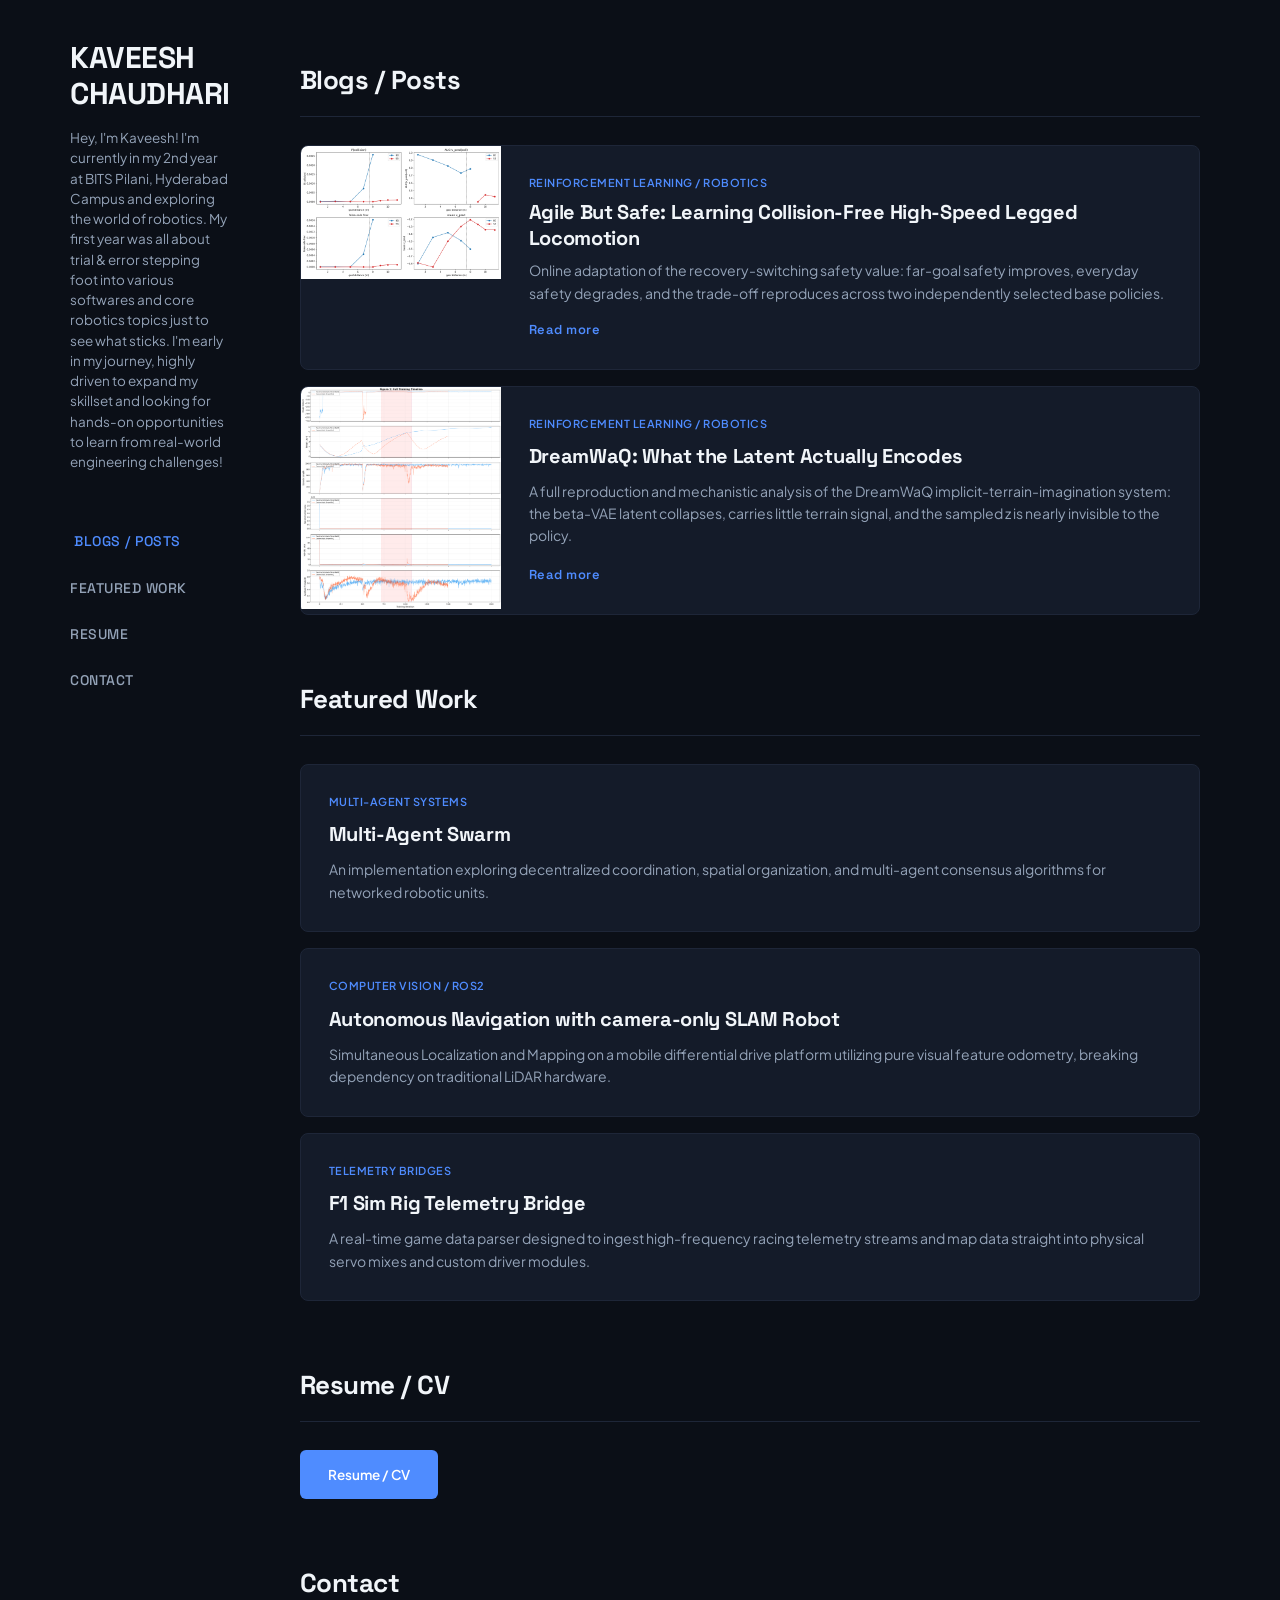
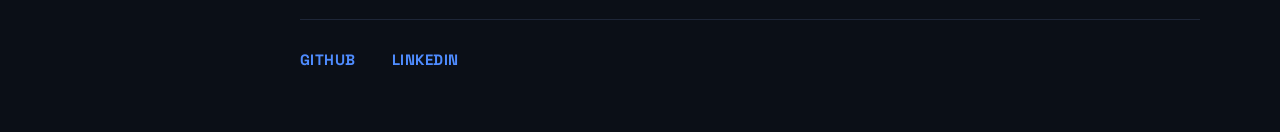
==== index.html @ 21e287d4 "Add DreamWaQ project page" ====
<!DOCTYPE html>
<html lang="en">
<head>
    <meta charset="UTF-8">
    <meta name="viewport" content="width=device-width, initial-scale=1.0">
    <title>Kaveesh | Portfolio</title>
    <link rel="preconnect" href="https://fonts.googleapis.com">
    <link rel="preconnect" href="https://fonts.gstatic.com" crossorigin>
    <link href="https://fonts.googleapis.com/css2?family=Plus+Jakarta+Sans:wght@400;500;600;700&family=Space+Grotesk:wght@500;700&display=swap" rel="stylesheet">
    <link rel="stylesheet" href="style.css">
</head>
<body>

    <div class="app-container">
        
        <aside class="app-sidebar">
            <div class="sidebar-top">
                <div class="brand-group">
                    <h1 class="logo-title">KAVEESH CHAUDHARI</h1>
                </div>
                <p class="meta-tagline">Hey, I'm Kaveesh! I'm currently in my 2nd year at BITS Pilani, Hyderabad Campus and exploring the world of robotics. My first year was all about trial & error stepping foot into various softwares and core robotics topics just to see what sticks. I'm early in my journey, highly driven to expand my skillset and looking for hands-on opportunities to learn from real-world engineering challenges!</p>
                
                <nav class="app-nav">
                    <a href="#blog" class="nav-btn active">BLOGS / POSTS</a>
                    <a href="#projects" class="nav-btn">FEATURED WORK</a>
                    <a href="#resume" class="nav-btn">RESUME</a>
                    <a href="#contact" class="nav-btn">CONTACT</a>
                </nav>
            </div>
        </aside>

        <main class="app-main-content">
            
            <section id="blog" class="content-block">
                <div class="block-header">
                    <h2 class="block-heading">Blogs / Posts</h2>
                </div>
                <div class="block-body blog-grid">
                    
                    <article class="blog-card">
                        <div class="blog-thumbnail">
                            <img src="projects/abs_strat.png" alt="ABS stratification by goal distance" loading="lazy">
                        </div>
                        <div class="blog-content">
                            <div class="blog-meta">
                                <span class="blog-tag">Reinforcement Learning / Robotics</span>
                            </div>
                            <h3 class="blog-title"><a href="projects/abs-online-adaptation.html" class="blog-title-link">Agile But Safe: Learning Collision-Free High-Speed Legged Locomotion</a></h3>
                            <p class="blog-desc">Online adaptation of the recovery-switching safety value: far-goal safety improves, everyday safety degrades, and the trade-off reproduces across two independently selected base policies.</p>
                            <a href="projects/abs-online-adaptation.html" class="blog-read-more">Read more</a>
                        </div>
                    </article>

                    <article class="blog-card">
                        <div class="blog-thumbnail">
                            <img src="projects/dreamwaq_full_timeline.png" alt="DreamWaQ training timeline showing reward, terrain level, and reconstruction loss" loading="lazy">
                        </div>
                        <div class="blog-content">
                            <div class="blog-meta">
                                <span class="blog-tag">Reinforcement Learning / Robotics</span>
                            </div>
                            <h3 class="blog-title"><a href="projects/dreamwaq.html" class="blog-title-link">DreamWaQ: What the Latent Actually Encodes</a></h3>
                            <p class="blog-desc">A full reproduction and mechanistic analysis of the DreamWaQ implicit-terrain-imagination system: the beta-VAE latent collapses, carries little terrain signal, and the sampled z is nearly invisible to the policy.</p>
                            <a href="projects/dreamwaq.html" class="blog-read-more">Read more</a>
                        </div>
                    </article>

                </div>
            </section>

            <section id="projects" class="content-block">
                <div class="block-header">
                    <h2 class="block-heading">Featured Work</h2>
                </div>
                <div class="block-body project-grid">
                    
                    <div class="project-card">
                        <div class="card-meta">
                            <span class="card-tag">Multi-Agent Systems</span>
                        </div>
                        <h3 class="card-title"><a href="projects/swarm.html" class="project-title-link">Multi-Agent Swarm</a></h3>
                        <p class="card-desc">An implementation exploring decentralized coordination, spatial organization, and multi-agent consensus algorithms for networked robotic units.</p>
                    </div>

                    <div class="project-card">
                        <div class="card-meta">
                            <span class="card-tag">Computer Vision / ROS2</span>
                        </div>
                        <h3 class="card-title"><a href="projects/slam.html" class="project-title-link">Autonomous Navigation with camera-only SLAM Robot</a></h3>
                        <p class="card-desc">Simultaneous Localization and Mapping on a mobile differential drive platform utilizing pure visual feature odometry, breaking dependency on traditional LiDAR hardware.</p>
                    </div>

                    <div class="project-card">
                        <div class="card-meta">
                            <span class="card-tag">Telemetry Bridges</span>
                        </div>
                        <h3 class="card-title"><a href="projects/simbridge.html" class="project-title-link">F1 Sim Rig Telemetry Bridge</a></h3>
                        <p class="card-desc">A real-time game data parser designed to ingest high-frequency racing telemetry streams and map data straight into physical servo mixes and custom driver modules.</p>
                    </div>

                </div>
            </section>

            <section id="resume" class="content-block">
                <div class="block-header">
                    <h2 class="block-heading">Resume / CV</h2>
                </div>
                <div class="block-body">
                    <div class="resume-wrapper">
                        <div class="download-container">
                            <a href="https://drive.google.com/file/d/1-Jbgfu2W8rb1xCc7otiqvSG4DIC8_nvR/view?usp=sharing" target="_blank" class="utility-download-btn">Resume / CV</a>
                        </div>
                    </div>
                </div>
            </section>

            <section id="contact" class="content-block">
                <div class="block-header">
                    <h2 class="block-heading">Contact</h2>
                </div>
                <div class="block-body">
                    <div class="contact-inline-row">
                        <a href="https://github.com/1sznkaveesh" target="_blank" class="contact-link">GITHUB</a>
                        <a href="https://www.linkedin.com/in/kaveesh-chaudhari-2136822a4/" target="_blank" class="contact-link">LINKEDIN</a>
                    </div>
                </div>
            </section>

        </main>
        
    </div>

    <script src="script.js"></script>
</body>
</html>
---- style.css ----
/* Premium TextZip Colorway & Fluid Typography Definitions */
:root {
    --bg-main: #0b0f17;
    --bg-sidebar: #0f141f;
    --bg-card: #141b29;
    --border-line: #1e2638;
    --text-primary: #f1f5f9;
    --text-muted: #94a3b8;
    --accent: #4f8cff;
    --font-heading: 'Space Grotesk', sans-serif;
    --font-body: 'Plus Jakarta Sans', sans-serif;
}

* {
    margin: 0;
    padding: 0;
    box-sizing: border-box;
}

html {
    scroll-behavior: smooth;
    background-color: var(--bg-main);
}

body {
    background-color: var(--bg-main);
    color: var(--text-primary);
    font-family: var(--font-body);
    font-size: 14px;
    line-height: 1.6;
    -webkit-font-smoothing: antialiased;
}

/* 2-Column Scaffold Structure */
.app-container {
    display: flex;
    max-width: 1200px;
    margin: 0 auto;
    min-height: 100vh;
}

/* Sidebar Styling Layout */
.app-sidebar {
    width: 300px;
    position: sticky;
    top: 0;
    height: 100vh;
    padding: 40px 30px;
    display: flex;
    flex-direction: column;
    justify-content: space-between;
}

/* Made your name significantly bigger and punchier */
.logo-title {
    font-family: var(--font-heading);
    font-size: 30px;
    font-weight: 700;
    letter-spacing: -.5px;
    color: var(--text-primary);
    line-height: 1.2;
}

.meta-tagline {
    color: var(--text-muted);
    margin-top: 16px;
    font-size: 13.5px;
    line-height: 1.5;
}

.app-nav {
    margin-top: 54px;
    display: flex;
    flex-direction: column;
    gap: 16px;
}

.nav-btn {
    color: var(--text-muted);
    text-decoration: none;
    font-family: var(--font-heading);
    font-size: 14px;
    font-weight: 500;
    letter-spacing: 0.5px;
    transition: all 0.25s ease;
    padding: 4px 0;
    width: fit-content;
}

.nav-btn:hover, .nav-btn.active {
    color: var(--accent);
    transform: translateX(4px);
}

/* Right Content Column Layout */
.app-main-content {
    flex-grow: 1;
    padding: 60px 40px;
    display: flex;
    flex-direction: column;
    gap: 64px;
}

.content-block {
    scroll-margin-top: 60px;
}

.block-header {
    margin-bottom: 28px;
    border-bottom: 1px solid var(--border-line);
    padding-bottom: 14px;
}

/* Increased major section title sizing */
.block-heading {
    font-family: var(--font-heading);
    font-size: 26px;
    font-weight: 700;
    letter-spacing: -0.5px;
    color: var(--text-primary);
}

/* Smooth Minimal Box States */
.empty-state-card {
    background-color: var(--bg-card);
    border: 1px solid var(--border-line);
    border-radius: 8px;
    padding: 24px;
}

.empty-msg {
    color: var(--text-muted);
    font-size: 14px;
}

/* Cards System Architecture */
.project-grid {
    display: flex;
    flex-direction: column;
    gap: 16px;
}

.project-card {
    background-color: var(--bg-card);
    border: 1px solid var(--border-line);
    border-radius: 8px;
    padding: 28px;
    transition: all 0.25s cubic-bezier(0.4, 0, 0.2, 1);
}

.project-card:hover {
    border-color: var(--accent);
    transform: translateY(-2px);
    box-shadow: 0 8px 24px rgba(79, 140, 255, 0.05);
}

.card-meta {
    font-size: 11px;
    margin-bottom: 8px;
    font-weight: 600;
    text-transform: uppercase;
    letter-spacing: 0.5px;
}

.card-tag {
    color: var(--accent);
}

/* Increased work project title sizing */
.card-title {
    font-family: var(--font-heading);
    font-size: 20px;
    font-weight: 700;
    margin-bottom: 8px;
    color: var(--text-primary);
    letter-spacing: -0.3px;
}

/* Project Heading Anchor Rules */
.project-title-link {
    color: var(--text-primary);
    text-decoration: none;
    transition: color 0.2s ease;
}

.project-card:hover .project-title-link,
.project-title-link:hover {
    color: var(--accent);
}

.card-desc {
    color: var(--text-muted);
    font-size: 14px;
    line-height: 1.6;
}

/* Resume Button Setup */
.utility-download-btn {
    display: inline-block;
    color: #fff;
    background-color: var(--accent);
    text-decoration: none;
    font-size: 13.5px;
    font-weight: 600;
    padding: 14px 28px;
    border-radius: 6px;
    transition: background-color 0.2s ease, transform 0.2s ease;
}

.utility-download-btn:hover {
    background-color: #3b71d6;
    transform: translateY(-1px);
}

/* Side-by-Side Horizontal Contact Layout */
.contact-inline-row {
    display: flex;
    gap: 36px;
}

.contact-link {
    font-family: var(--font-heading);
    font-weight: 700;
    font-size: 15px;
    color: var(--accent);
    text-decoration: none;
    letter-spacing: 0.5px;
    transition: color 0.2s ease;
}

.contact-link:hover {
    color: var(--text-primary);
}

/* Blog Grid & Cards */
.blog-grid {
    display: flex;
    flex-direction: column;
    gap: 16px;
}

.blog-card {
    background-color: var(--bg-card);
    border: 1px solid var(--border-line);
    border-radius: 8px;
    overflow: hidden;
    transition: all 0.25s cubic-bezier(0.4, 0, 0.2, 1);
    display: flex;
    flex-direction: row;
    gap: 0;
}

.blog-card:hover {
    border-color: var(--accent);
    transform: translateY(-2px);
    box-shadow: 0 8px 24px rgba(79, 140, 255, 0.05);
}

.blog-thumbnail {
    width: 200px;
    min-width: 200px;
    height: 100%;
    min-height: 180px;
    overflow: hidden;
    flex-shrink: 0;
}

.blog-thumbnail img {
    width: 100%;
    height: 100%;
    object-fit: cover;
    transition: transform 0.3s ease;
}

.blog-card:hover .blog-thumbnail img {
    transform: scale(1.03);
}

.blog-content {
    flex: 1;
    padding: 28px;
    display: flex;
    flex-direction: column;
    justify-content: space-between;
    min-width: 0;
}

.blog-meta {
    font-size: 11px;
    margin-bottom: 8px;
    font-weight: 600;
    text-transform: uppercase;
    letter-spacing: 0.5px;
}

.blog-tag {
    color: var(--accent);
}

.blog-title {
    font-family: var(--font-heading);
    font-size: 20px;
    font-weight: 700;
    margin-bottom: 8px;
    color: var(--text-primary);
    letter-spacing: -0.3px;
    line-height: 1.3;
}

.blog-title-link {
    color: var(--text-primary);
    text-decoration: none;
    transition: color 0.2s ease;
}

.blog-card:hover .blog-title-link,
.blog-title-link:hover {
    color: var(--accent);
}

.blog-desc {
    color: var(--text-muted);
    font-size: 14px;
    line-height: 1.6;
    margin-bottom: 16px;
}

.blog-read-more {
    font-family: var(--font-heading);
    font-size: 13px;
    font-weight: 600;
    color: var(--accent);
    text-decoration: none;
    letter-spacing: 0.5px;
    transition: color 0.2s ease;
    align-self: flex-start;
}

.blog-read-more:hover {
    color: var(--text-primary);
}

/* Mobile responsiveness for blog card */
@media (max-width: 850px) {
    .blog-card {
        flex-direction: column;
    }
    .blog-thumbnail {
        width: 100%;
        min-width: 0;
        height: 160px;
        min-height: 160px;
    }
    .blog-content {
        padding: 24px;
    }
}
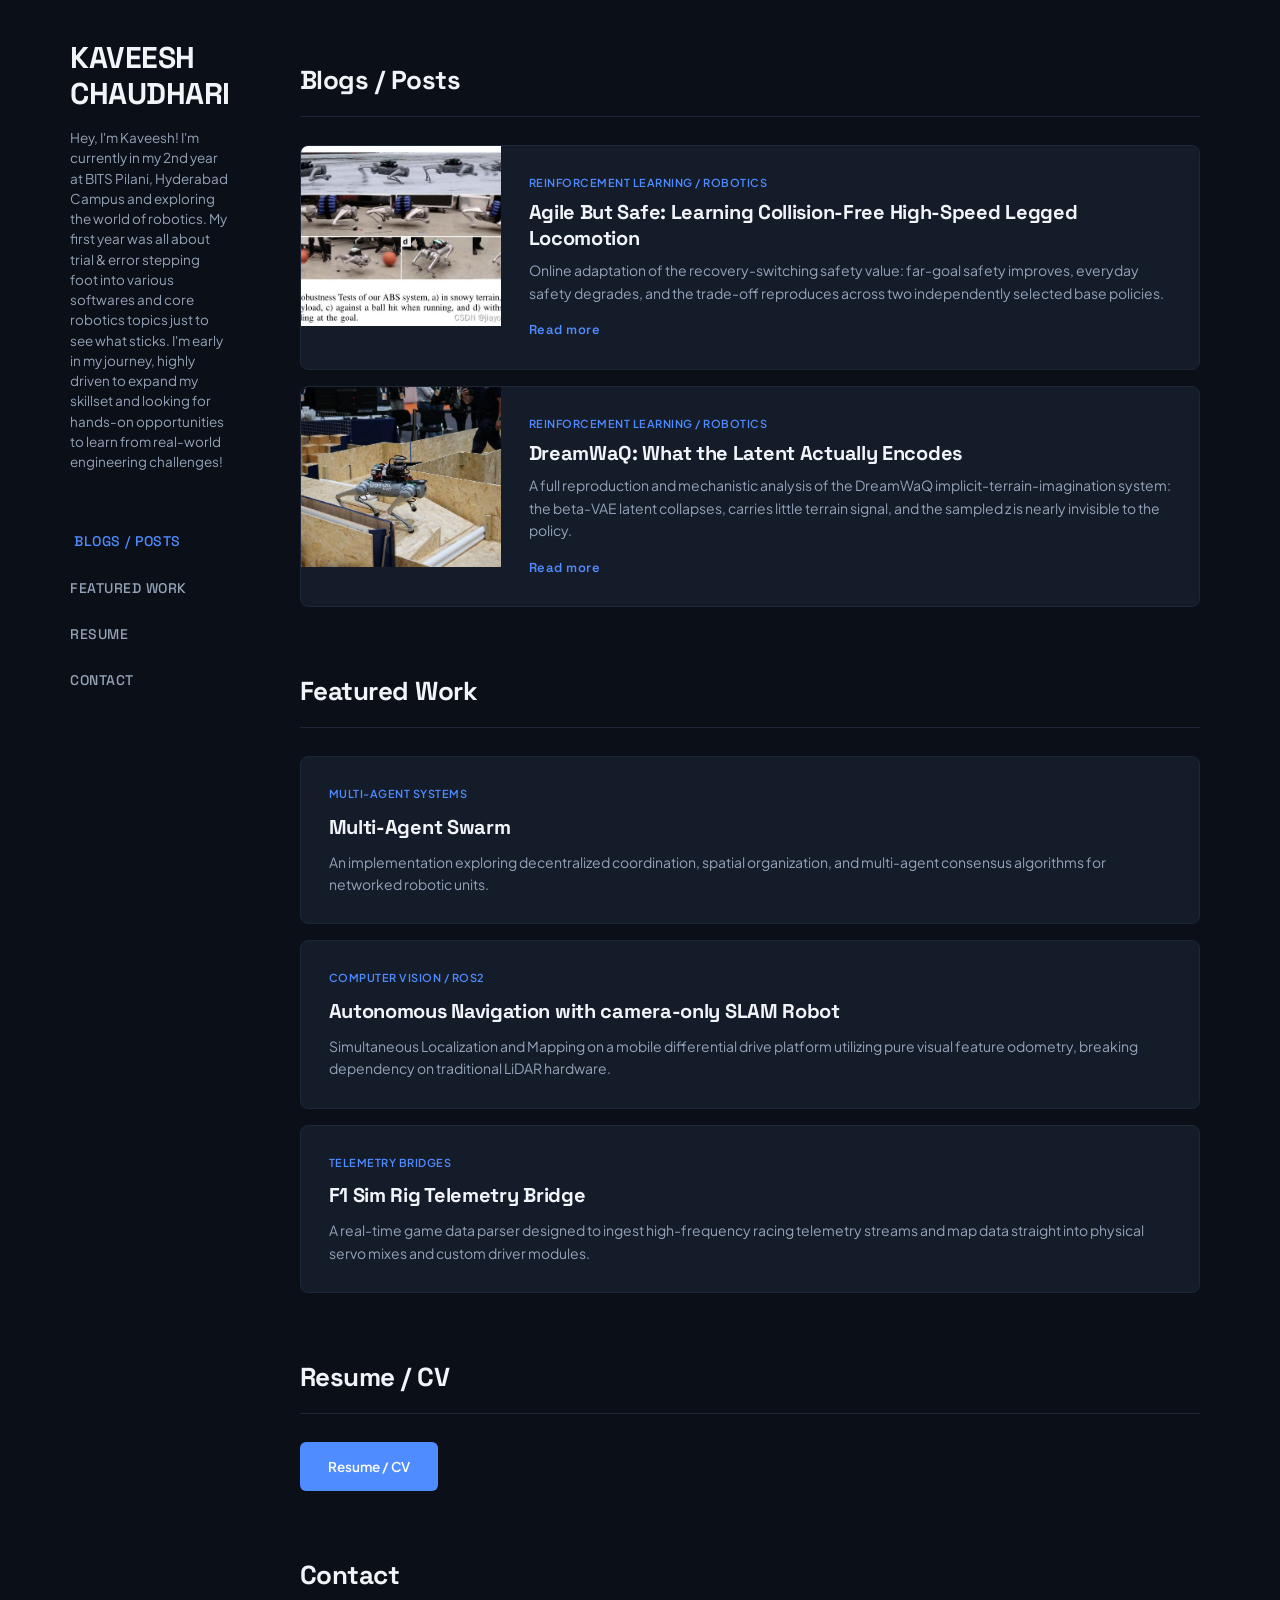
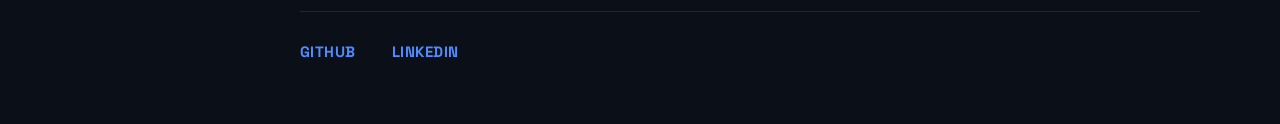
==== commit 10ba305f: "Use cover thumbnails for ABS and DreamWaQ blog cards" ====
--- a/index.html
+++ b/index.html
@@ -39,7 +39,7 @@
                     
                     <article class="blog-card">
                         <div class="blog-thumbnail">
-                            <img src="projects/abs_strat.png" alt="ABS stratification by goal distance" loading="lazy">
+                            <img src="projects/abs.jpg" alt="Agile But Safe project cover" loading="lazy">
                         </div>
                         <div class="blog-content">
                             <div class="blog-meta">
@@ -53,7 +53,7 @@
 
                     <article class="blog-card">
                         <div class="blog-thumbnail">
-                            <img src="projects/dreamwaq_full_timeline.png" alt="DreamWaQ training timeline showing reward, terrain level, and reconstruction loss" loading="lazy">
+                            <img src="projects/dreamwaq.jpg" alt="DreamWaQ project cover" loading="lazy">
                         </div>
                         <div class="blog-content">
                             <div class="blog-meta">
--- a/style.css
+++ b/style.css
@@ -263,9 +263,12 @@
     min-height: 180px;
     overflow: hidden;
     flex-shrink: 0;
+    position: relative;
 }
 
 .blog-thumbnail img {
+    position: absolute;
+    inset: 0;
     width: 100%;
     height: 100%;
     object-fit: cover;
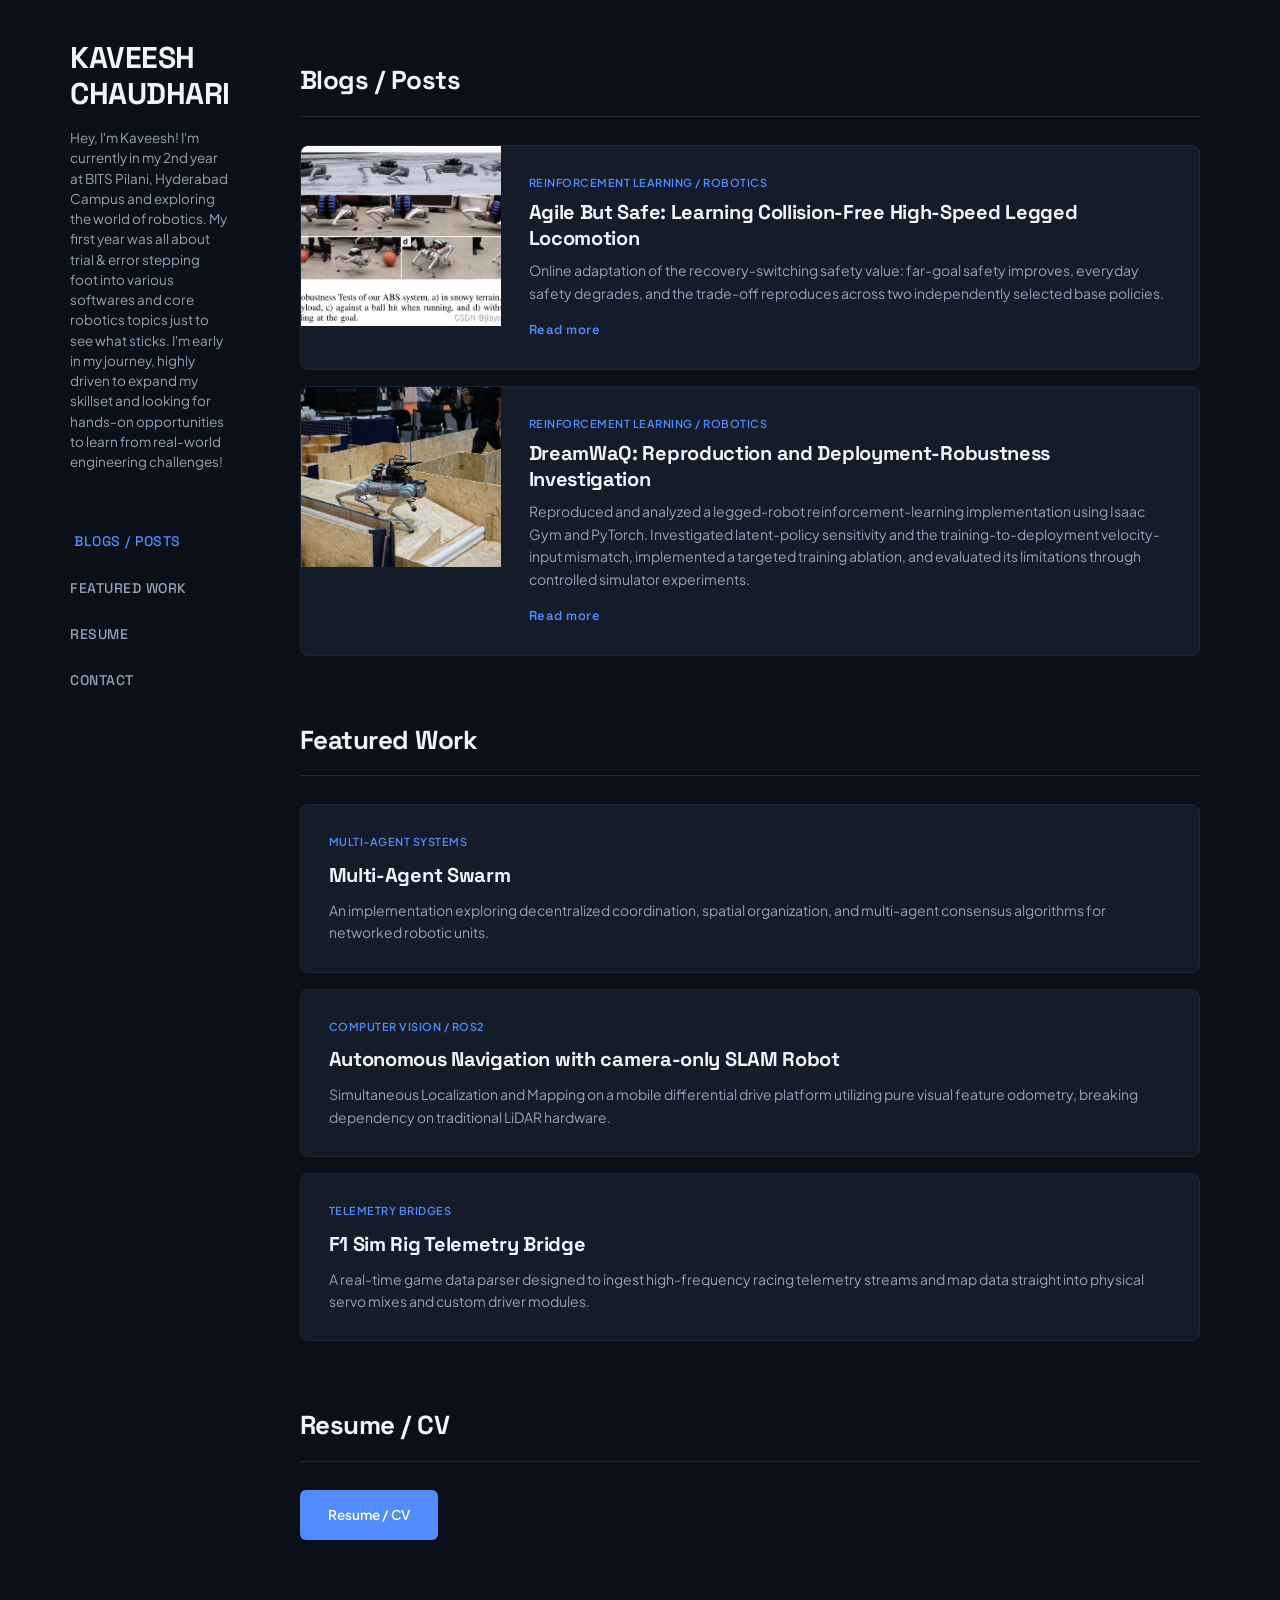
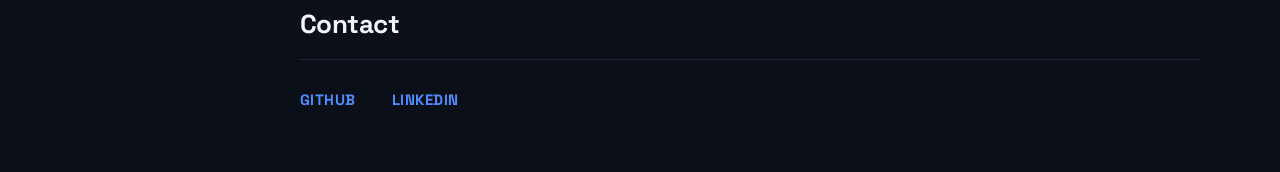
==== commit 2ab51c14: "Update DreamWaQ page with deployment-robustness findings Add the final closed-loop comparison, the r" ====
--- a/index.html
+++ b/index.html
@@ -59,8 +59,8 @@
                             <div class="blog-meta">
                                 <span class="blog-tag">Reinforcement Learning / Robotics</span>
                             </div>
-                            <h3 class="blog-title"><a href="projects/dreamwaq.html" class="blog-title-link">DreamWaQ: What the Latent Actually Encodes</a></h3>
-                            <p class="blog-desc">A full reproduction and mechanistic analysis of the DreamWaQ implicit-terrain-imagination system: the beta-VAE latent collapses, carries little terrain signal, and the sampled z is nearly invisible to the policy.</p>
+                            <h3 class="blog-title"><a href="projects/dreamwaq.html" class="blog-title-link">DreamWaQ: Reproduction and Deployment-Robustness Investigation</a></h3>
+                            <p class="blog-desc">Reproduced and analyzed a legged-robot reinforcement-learning implementation using Isaac Gym and PyTorch. Investigated latent-policy sensitivity and the training-to-deployment velocity-input mismatch, implemented a targeted training ablation, and evaluated its limitations through controlled simulator experiments.</p>
                             <a href="projects/dreamwaq.html" class="blog-read-more">Read more</a>
                         </div>
                     </article>
@@ -108,7 +108,7 @@
                 <div class="block-body">
                     <div class="resume-wrapper">
                         <div class="download-container">
-                            <a href="https://drive.google.com/file/d/1-Jbgfu2W8rb1xCc7otiqvSG4DIC8_nvR/view?usp=sharing" target="_blank" class="utility-download-btn">Resume / CV</a>
+                            <a href="https://drive.google.com/file/d/1AUieMIezUhRojSnfZZ9DG1ku7m9eyF67/view?usp=sharing" target="_blank" class="utility-download-btn">Resume / CV</a>
                         </div>
                     </div>
                 </div>
@@ -132,4 +132,4 @@
 
     <script src="script.js"></script>
 </body>
-</html>+</html>
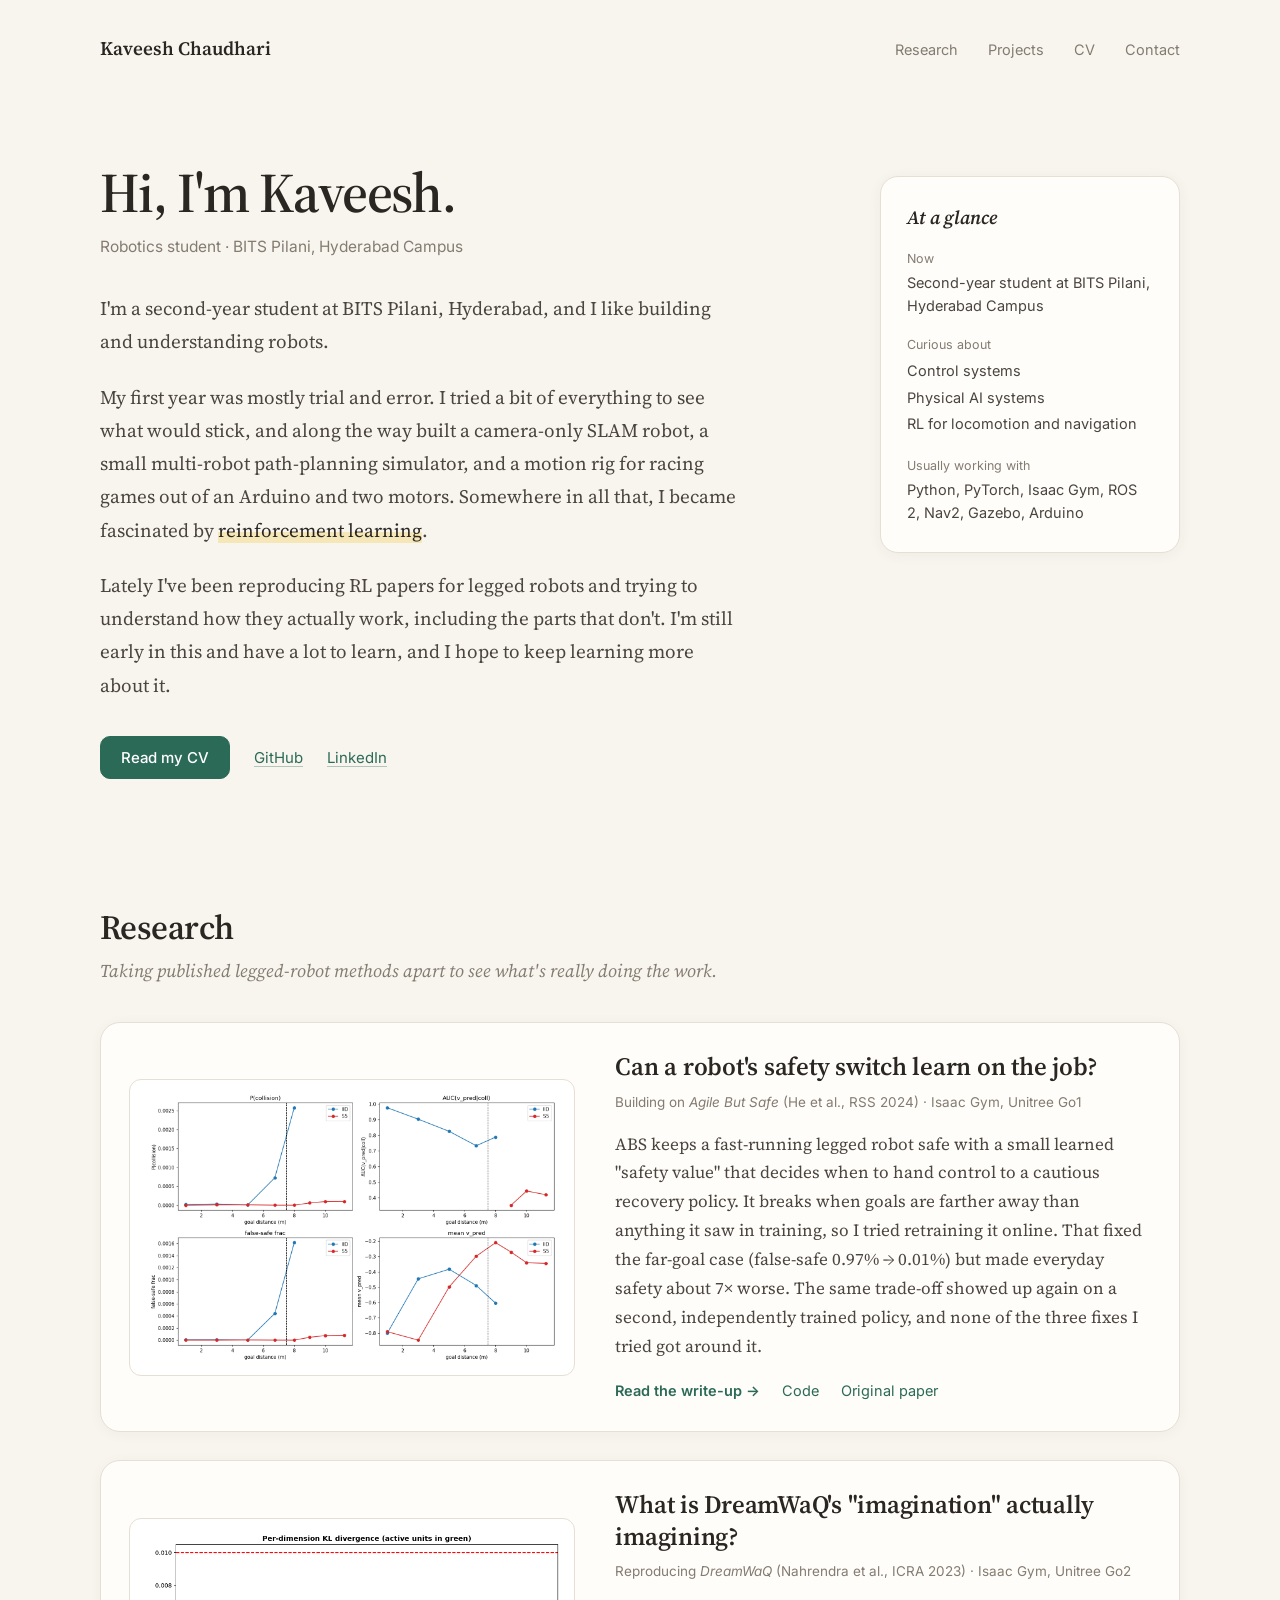
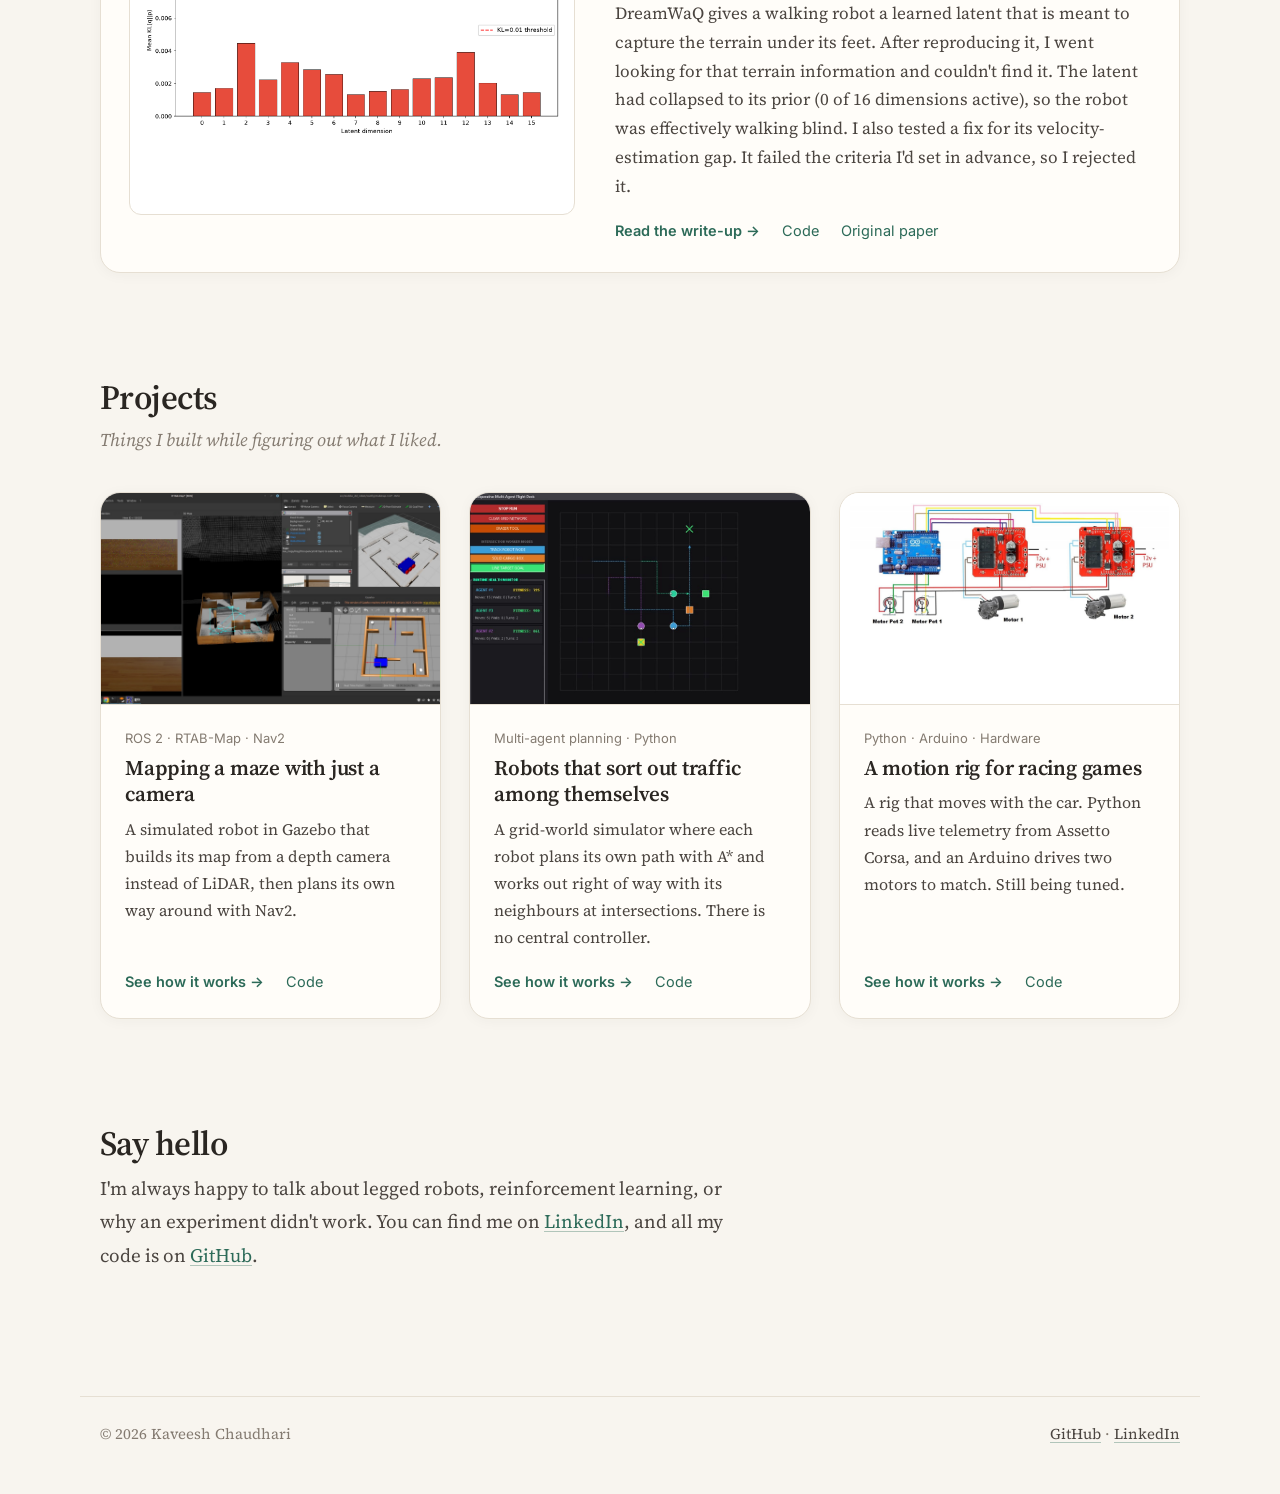
==== commit ab234307: "Redesign site: warmer layout, rewritten intro, reorganized assets - New shared stylesheet with light" ====
--- a/index.html
+++ b/index.html
@@ -3,133 +3,230 @@
 <head>
     <meta charset="UTF-8">
     <meta name="viewport" content="width=device-width, initial-scale=1.0">
-    <title>Kaveesh | Portfolio</title>
+    <title>Kaveesh Chaudhari</title>
+    <meta name="description" content="Kaveesh Chaudhari, a robotics student at BITS Pilani, Hyderabad, who reproduces and pokes at reinforcement-learning methods for legged robots.">
+    <meta name="author" content="Kaveesh Chaudhari">
+    <meta property="og:title" content="Kaveesh Chaudhari">
+    <meta property="og:description" content="Robotics student at BITS Pilani, Hyderabad, working on robot learning for legged robots.">
+    <meta property="og:type" content="website">
+    <link rel="icon" href="data:image/svg+xml,%3Csvg xmlns='http://www.w3.org/2000/svg' viewBox='0 0 64 64'%3E%3Crect width='64' height='64' rx='14' fill='%232c6a58'/%3E%3Ctext x='32' y='42' font-family='Georgia,serif' font-size='28' font-weight='600' fill='white' text-anchor='middle'%3EK%3C/text%3E%3C/svg%3E">
     <link rel="preconnect" href="https://fonts.googleapis.com">
     <link rel="preconnect" href="https://fonts.gstatic.com" crossorigin>
-    <link href="https://fonts.googleapis.com/css2?family=Plus+Jakarta+Sans:wght@400;500;600;700&family=Space+Grotesk:wght@500;700&display=swap" rel="stylesheet">
+    <link href="https://fonts.googleapis.com/css2?family=Inter:wght@400;500;600&family=JetBrains+Mono&family=Source+Serif+4:ital,opsz,wght@0,8..60,400;0,8..60,600;1,8..60,400;1,8..60,600&display=swap" rel="stylesheet">
     <link rel="stylesheet" href="style.css">
 </head>
 <body>
 
-    <div class="app-container">
-        
-        <aside class="app-sidebar">
-            <div class="sidebar-top">
-                <div class="brand-group">
-                    <h1 class="logo-title">KAVEESH CHAUDHARI</h1>
+    <header class="site-header">
+        <div class="container">
+            <a href="index.html" class="site-name">Kaveesh Chaudhari</a>
+            <nav class="site-nav" aria-label="Primary">
+                <a href="#research">Research</a>
+                <a href="#projects">Projects</a>
+                <a href="https://drive.google.com/file/d/1AUieMIezUhRojSnfZZ9DG1ku7m9eyF67/view?usp=sharing" target="_blank" rel="noopener">CV</a>
+                <a href="#contact">Contact</a>
+            </nav>
+        </div>
+    </header>
+
+    <main class="container wide">
+
+        <section class="intro" aria-labelledby="hello">
+            <div class="intro-text">
+                <div class="intro-top">
+                    <!-- Add a photo of yourself here; it makes the page feel much more personal:
+                    <img class="avatar" src="assets/img/me.jpg" alt="Kaveesh Chaudhari">
+                    -->
+                    <div>
+                        <h1 id="hello">Hi, I'm Kaveesh.</h1>
+                        <p class="role">Robotics student · BITS Pilani, Hyderabad Campus</p>
+                    </div>
                 </div>
-                <p class="meta-tagline">Hey, I'm Kaveesh! I'm currently in my 2nd year at BITS Pilani, Hyderabad Campus and exploring the world of robotics. My first year was all about trial & error stepping foot into various softwares and core robotics topics just to see what sticks. I'm early in my journey, highly driven to expand my skillset and looking for hands-on opportunities to learn from real-world engineering challenges!</p>
-                
-                <nav class="app-nav">
-                    <a href="#blog" class="nav-btn active">BLOGS / POSTS</a>
-                    <a href="#projects" class="nav-btn">FEATURED WORK</a>
-                    <a href="#resume" class="nav-btn">RESUME</a>
-                    <a href="#contact" class="nav-btn">CONTACT</a>
-                </nav>
-            </div>
-        </aside>
-
-        <main class="app-main-content">
-            
-            <section id="blog" class="content-block">
-                <div class="block-header">
-                    <h2 class="block-heading">Blogs / Posts</h2>
+
+                <p>
+                    I'm a second-year student at BITS Pilani, Hyderabad, and I like building and understanding robots.
+                </p>
+                <p>
+                    My first year was mostly trial and error. I tried a bit of everything to see what would stick,
+                    and along the way built a camera-only SLAM robot, a small multi-robot path-planning simulator,
+                    and a motion rig for racing games out of an Arduino and two motors. Somewhere in all that, I became
+                    fascinated by <span class="hl">reinforcement learning</span>.
+                </p>
+                <p>
+                    Lately I've been reproducing RL papers for legged robots and trying to understand how they actually
+                    work, including the parts that don't. I'm still early in this and have a lot to learn, and I hope to
+                    keep learning more about it.
+                </p>
+
+                <div class="link-row">
+                    <a class="btn btn-primary" href="https://drive.google.com/file/d/1AUieMIezUhRojSnfZZ9DG1ku7m9eyF67/view?usp=sharing" target="_blank" rel="noopener">Read my CV</a>
+                    <a href="https://github.com/1sznkaveesh" target="_blank" rel="noopener">GitHub</a>
+                    <a href="https://www.linkedin.com/in/kaveesh-chaudhari-2136822a4/" target="_blank" rel="noopener">LinkedIn</a>
                 </div>
-                <div class="block-body blog-grid">
-                    
-                    <article class="blog-card">
-                        <div class="blog-thumbnail">
-                            <img src="projects/abs.jpg" alt="Agile But Safe project cover" loading="lazy">
-                        </div>
-                        <div class="blog-content">
-                            <div class="blog-meta">
-                                <span class="blog-tag">Reinforcement Learning / Robotics</span>
-                            </div>
-                            <h3 class="blog-title"><a href="projects/abs-online-adaptation.html" class="blog-title-link">Agile But Safe: Learning Collision-Free High-Speed Legged Locomotion</a></h3>
-                            <p class="blog-desc">Online adaptation of the recovery-switching safety value: far-goal safety improves, everyday safety degrades, and the trade-off reproduces across two independently selected base policies.</p>
-                            <a href="projects/abs-online-adaptation.html" class="blog-read-more">Read more</a>
-                        </div>
-                    </article>
-
-                    <article class="blog-card">
-                        <div class="blog-thumbnail">
-                            <img src="projects/dreamwaq.jpg" alt="DreamWaQ project cover" loading="lazy">
-                        </div>
-                        <div class="blog-content">
-                            <div class="blog-meta">
-                                <span class="blog-tag">Reinforcement Learning / Robotics</span>
-                            </div>
-                            <h3 class="blog-title"><a href="projects/dreamwaq.html" class="blog-title-link">DreamWaQ: Reproduction and Deployment-Robustness Investigation</a></h3>
-                            <p class="blog-desc">Reproduced and analyzed a legged-robot reinforcement-learning implementation using Isaac Gym and PyTorch. Investigated latent-policy sensitivity and the training-to-deployment velocity-input mismatch, implemented a targeted training ablation, and evaluated its limitations through controlled simulator experiments.</p>
-                            <a href="projects/dreamwaq.html" class="blog-read-more">Read more</a>
-                        </div>
-                    </article>
-
-                </div>
-            </section>
-
-            <section id="projects" class="content-block">
-                <div class="block-header">
-                    <h2 class="block-heading">Featured Work</h2>
-                </div>
-                <div class="block-body project-grid">
-                    
-                    <div class="project-card">
-                        <div class="card-meta">
-                            <span class="card-tag">Multi-Agent Systems</span>
-                        </div>
-                        <h3 class="card-title"><a href="projects/swarm.html" class="project-title-link">Multi-Agent Swarm</a></h3>
-                        <p class="card-desc">An implementation exploring decentralized coordination, spatial organization, and multi-agent consensus algorithms for networked robotic units.</p>
-                    </div>
-
-                    <div class="project-card">
-                        <div class="card-meta">
-                            <span class="card-tag">Computer Vision / ROS2</span>
-                        </div>
-                        <h3 class="card-title"><a href="projects/slam.html" class="project-title-link">Autonomous Navigation with camera-only SLAM Robot</a></h3>
-                        <p class="card-desc">Simultaneous Localization and Mapping on a mobile differential drive platform utilizing pure visual feature odometry, breaking dependency on traditional LiDAR hardware.</p>
-                    </div>
-
-                    <div class="project-card">
-                        <div class="card-meta">
-                            <span class="card-tag">Telemetry Bridges</span>
-                        </div>
-                        <h3 class="card-title"><a href="projects/simbridge.html" class="project-title-link">F1 Sim Rig Telemetry Bridge</a></h3>
-                        <p class="card-desc">A real-time game data parser designed to ingest high-frequency racing telemetry streams and map data straight into physical servo mixes and custom driver modules.</p>
-                    </div>
-
-                </div>
-            </section>
-
-            <section id="resume" class="content-block">
-                <div class="block-header">
-                    <h2 class="block-heading">Resume / CV</h2>
-                </div>
-                <div class="block-body">
-                    <div class="resume-wrapper">
-                        <div class="download-container">
-                            <a href="https://drive.google.com/file/d/1AUieMIezUhRojSnfZZ9DG1ku7m9eyF67/view?usp=sharing" target="_blank" class="utility-download-btn">Resume / CV</a>
-                        </div>
-                    </div>
-                </div>
-            </section>
-
-            <section id="contact" class="content-block">
-                <div class="block-header">
-                    <h2 class="block-heading">Contact</h2>
-                </div>
-                <div class="block-body">
-                    <div class="contact-inline-row">
-                        <a href="https://github.com/1sznkaveesh" target="_blank" class="contact-link">GITHUB</a>
-                        <a href="https://www.linkedin.com/in/kaveesh-chaudhari-2136822a4/" target="_blank" class="contact-link">LINKEDIN</a>
-                    </div>
-                </div>
-            </section>
-
-        </main>
-        
-    </div>
-
-    <script src="script.js"></script>
+            </div>
+
+            <aside class="glance" aria-label="At a glance">
+                <h2>At a glance</h2>
+                <dl>
+                    <dt>Now</dt>
+                    <dd>Second-year student at BITS Pilani, Hyderabad Campus</dd>
+
+                    <dt>Curious about</dt>
+                    <dd>
+                        <ul>
+                            <li>Control systems</li>
+                            <li>Physical AI systems</li>
+                            <li>RL for locomotion and navigation</li>
+                        </ul>
+                    </dd>
+
+                    <dt>Usually working with</dt>
+                    <dd>Python, PyTorch, Isaac Gym, ROS 2, Nav2, Gazebo, Arduino</dd>
+                </dl>
+            </aside>
+        </section>
+
+        <section id="research" class="section" aria-labelledby="research-title">
+            <div class="section-head">
+                <h2 class="section-title" id="research-title">Research</h2>
+                <p class="section-intro">Taking published legged-robot methods apart to see what's really doing the work.</p>
+            </div>
+
+            <div class="entries">
+
+                <article class="entry">
+                    <a class="entry-thumb contain" href="projects/abs-online-adaptation.html" tabindex="-1" aria-hidden="true">
+                        <img src="assets/img/abs-stratification.png" alt="" loading="lazy">
+                    </a>
+                    <div>
+                        <h3 class="entry-title"><a href="projects/abs-online-adaptation.html">Can a robot's safety switch learn on the job?</a></h3>
+                        <p class="entry-basis">Building on <em>Agile But Safe</em> (He et al., RSS 2024) · Isaac Gym, Unitree Go1</p>
+                        <p class="entry-desc">
+                            ABS keeps a fast-running legged robot safe with a small learned "safety value" that decides
+                            when to hand control to a cautious recovery policy. It breaks when goals are farther away than
+                            anything it saw in training, so I tried retraining it online. That fixed the far-goal case
+                            (false-safe 0.97% &rarr; 0.01%) but made everyday safety about 7&times; worse. The same
+                            trade-off showed up again on a second, independently trained policy, and none of the three fixes
+                            I tried got around it.
+                        </p>
+                        <div class="entry-links">
+                            <a class="more" href="projects/abs-online-adaptation.html">Read the write-up &rarr;</a>
+                            <a href="https://github.com/1sznkaveesh/ABS" target="_blank" rel="noopener">Code</a>
+                            <a href="https://arxiv.org/abs/2401.17583" target="_blank" rel="noopener">Original paper</a>
+                        </div>
+                    </div>
+                </article>
+
+                <article class="entry">
+                    <a class="entry-thumb contain" href="projects/dreamwaq.html" tabindex="-1" aria-hidden="true">
+                        <img src="assets/img/dreamwaq-kl-per-dim.png" alt="" loading="lazy">
+                    </a>
+                    <div>
+                        <h3 class="entry-title"><a href="projects/dreamwaq.html">What is DreamWaQ's "imagination" actually imagining?</a></h3>
+                        <p class="entry-basis">Reproducing <em>DreamWaQ</em> (Nahrendra et al., ICRA 2023) · Isaac Gym, Unitree Go2</p>
+                        <p class="entry-desc">
+                            DreamWaQ gives a walking robot a learned latent that is meant to capture the terrain under its
+                            feet. After reproducing it, I went looking for that terrain information and couldn't find it.
+                            The latent had collapsed to its prior (0 of 16 dimensions active), so the robot was effectively
+                            walking blind. I also tested a fix for its velocity-estimation gap. It failed the criteria I'd
+                            set in advance, so I rejected it.
+                        </p>
+                        <div class="entry-links">
+                            <a class="more" href="projects/dreamwaq.html">Read the write-up &rarr;</a>
+                            <a href="https://github.com/1sznkaveesh/DreamWaQ" target="_blank" rel="noopener">Code</a>
+                            <a href="https://arxiv.org/abs/2301.10602" target="_blank" rel="noopener">Original paper</a>
+                        </div>
+                    </div>
+                </article>
+
+            </div>
+        </section>
+
+        <section id="projects" class="section" aria-labelledby="projects-title">
+            <div class="section-head">
+                <h2 class="section-title" id="projects-title">Projects</h2>
+                <p class="section-intro">Things I built while figuring out what I liked.</p>
+            </div>
+
+            <div class="card-grid">
+
+                <article class="card">
+                    <a class="entry-thumb" href="projects/slam.html" tabindex="-1" aria-hidden="true">
+                        <img src="assets/img/slam-rtabmap.png" alt="" loading="lazy">
+                    </a>
+                    <div class="card-body">
+                        <p class="entry-kicker">ROS 2 · RTAB-Map · Nav2</p>
+                        <h3 class="entry-title"><a href="projects/slam.html">Mapping a maze with just a camera</a></h3>
+                        <p class="entry-desc">
+                            A simulated robot in Gazebo that builds its map from a depth camera instead of LiDAR,
+                            then plans its own way around with Nav2.
+                        </p>
+                        <div class="entry-links">
+                            <a class="more" href="projects/slam.html">See how it works &rarr;</a>
+                            <a href="https://github.com/1sznkaveesh/Mobile-Differential-Drive-Robot_SLAM" target="_blank" rel="noopener">Code</a>
+                        </div>
+                    </div>
+                </article>
+
+                <article class="card">
+                    <a class="entry-thumb" href="projects/swarm.html" tabindex="-1" aria-hidden="true">
+                        <img src="assets/img/swarm-demo-poster.jpg" alt="" loading="lazy">
+                    </a>
+                    <div class="card-body">
+                        <p class="entry-kicker">Multi-agent planning · Python</p>
+                        <h3 class="entry-title"><a href="projects/swarm.html">Robots that sort out traffic among themselves</a></h3>
+                        <p class="entry-desc">
+                            A grid-world simulator where each robot plans its own path with A* and works out right of
+                            way with its neighbours at intersections. There is no central controller.
+                        </p>
+                        <div class="entry-links">
+                            <a class="more" href="projects/swarm.html">See how it works &rarr;</a>
+                            <a href="https://github.com/1sznkaveesh/Swarm_System" target="_blank" rel="noopener">Code</a>
+                        </div>
+                    </div>
+                </article>
+
+                <article class="card">
+                    <a class="entry-thumb contain" href="projects/simbridge.html" tabindex="-1" aria-hidden="true">
+                        <img src="assets/img/simrig-wiring.jpg" alt="" loading="lazy">
+                    </a>
+                    <div class="card-body">
+                        <p class="entry-kicker">Python · Arduino · Hardware</p>
+                        <h3 class="entry-title"><a href="projects/simbridge.html">A motion rig for racing games</a></h3>
+                        <p class="entry-desc">
+                            A rig that moves with the car. Python reads live telemetry from Assetto Corsa, and an
+                            Arduino drives two motors to match. Still being tuned.
+                        </p>
+                        <div class="entry-links">
+                            <a class="more" href="projects/simbridge.html">See how it works &rarr;</a>
+                            <a href="https://github.com/1sznkaveesh/F1_Sim_Rig_Bridge" target="_blank" rel="noopener">Code</a>
+                        </div>
+                    </div>
+                </article>
+
+            </div>
+        </section>
+
+        <section id="contact" class="section" aria-labelledby="contact-title">
+            <div class="contact-block">
+                <h2 class="section-title" id="contact-title">Say hello</h2>
+                <p class="contact-text">
+                    I'm always happy to talk about legged robots, reinforcement learning, or why an experiment didn't work.
+                    You can find me on <a href="https://www.linkedin.com/in/kaveesh-chaudhari-2136822a4/" target="_blank" rel="noopener">LinkedIn</a>,
+                    and all my code is on <a href="https://github.com/1sznkaveesh" target="_blank" rel="noopener">GitHub</a>.
+                    <!-- TODO: add your email, e.g.  Or just email me at <a href="mailto:you@example.com">you@example.com</a>. -->
+                </p>
+            </div>
+        </section>
+
+    </main>
+
+    <footer class="site-footer">
+        <div class="container">
+            <span>&copy; 2026 Kaveesh Chaudhari</span>
+            <span><a href="https://github.com/1sznkaveesh" target="_blank" rel="noopener">GitHub</a> · <a href="https://www.linkedin.com/in/kaveesh-chaudhari-2136822a4/" target="_blank" rel="noopener">LinkedIn</a></span>
+        </div>
+    </footer>
+
 </body>
 </html>
--- a/style.css
+++ b/style.css
@@ -1,360 +1,959 @@
-/* Premium TextZip Colorway & Fluid Typography Definitions */
+/* ==========================================================================
+   Kaveesh Chaudhari — personal site
+   One shared stylesheet for the home page and all write-ups.
+   Warm "paper" look: serif reading text, sans only for small labels.
+   ========================================================================== */
+
 :root {
-    --bg-main: #0b0f17;
-    --bg-sidebar: #0f141f;
-    --bg-card: #141b29;
-    --border-line: #1e2638;
-    --text-primary: #f1f5f9;
-    --text-muted: #94a3b8;
-    --accent: #4f8cff;
-    --font-heading: 'Space Grotesk', sans-serif;
-    --font-body: 'Plus Jakarta Sans', sans-serif;
-}
-
-* {
-    margin: 0;
-    padding: 0;
+    --bg: #f8f5ef;
+    --surface: #fffdf9;
+    --surface-2: #f1ece3;
+    --border: #e6dfd3;
+    --text: #2a2622;
+    --text-2: #4b4540;
+    --text-3: #847b71;
+    --accent: #2c6a58;
+    --accent-hover: #1d4c3f;
+    --accent-soft: #e3eee8;
+    --highlight: #f6e7b8;
+    --ok: #3d7d55;
+    --warn: #b2701c;
+    --figure-bg: #ffffff;
+
+    --font-serif: "Source Serif 4", Georgia, "Times New Roman", serif;
+    --font-sans: "Inter", system-ui, -apple-system, "Segoe UI", Roboto, sans-serif;
+    --font-mono: "JetBrains Mono", ui-monospace, SFMono-Regular, Menlo, monospace;
+
+    --measure: 740px;
+    --wide: 1120px;
+    --radius: 10px;
+}
+
+@media (prefers-color-scheme: dark) {
+    :root:not([data-theme="light"]) {
+        --bg: #1b1916;
+        --surface: #23201c;
+        --surface-2: #2b2823;
+        --border: #3a352e;
+        --text: #eee8de;
+        --text-2: #cfc7bb;
+        --text-3: #9d9487;
+        --accent: #86c4ad;
+        --accent-hover: #a8d8c5;
+        --accent-soft: #24352e;
+        --highlight: #4d4020;
+        --ok: #7cc49a;
+        --warn: #e2aa5c;
+        --figure-bg: #f7f4ee;
+    }
+}
+
+*,
+*::before,
+*::after {
     box-sizing: border-box;
 }
 
 html {
     scroll-behavior: smooth;
-    background-color: var(--bg-main);
+    -webkit-text-size-adjust: 100%;
 }
 
 body {
-    background-color: var(--bg-main);
-    color: var(--text-primary);
-    font-family: var(--font-body);
-    font-size: 14px;
-    line-height: 1.6;
+    margin: 0;
+    background: var(--bg);
+    color: var(--text);
+    font-family: var(--font-serif);
+    font-size: 18px;
+    line-height: 1.7;
     -webkit-font-smoothing: antialiased;
 }
 
-/* 2-Column Scaffold Structure */
-.app-container {
-    display: flex;
-    max-width: 1200px;
+img,
+video {
+    max-width: 100%;
+    height: auto;
+    display: block;
+}
+
+a {
+    color: var(--accent);
+    text-decoration: underline;
+    text-decoration-thickness: 1px;
+    text-decoration-color: color-mix(in srgb, var(--accent) 35%, transparent);
+    text-underline-offset: 3px;
+    transition: color 0.15s ease, text-decoration-color 0.15s ease;
+}
+
+a:hover {
+    color: var(--accent-hover);
+    text-decoration-color: currentColor;
+}
+
+:focus-visible {
+    outline: 2px solid var(--accent);
+    outline-offset: 2px;
+    border-radius: 2px;
+}
+
+::selection {
+    background: var(--highlight);
+    color: var(--text);
+}
+
+.container {
+    max-width: var(--measure);
     margin: 0 auto;
-    min-height: 100vh;
-}
-
-/* Sidebar Styling Layout */
-.app-sidebar {
-    width: 300px;
-    position: sticky;
-    top: 0;
-    height: 100vh;
-    padding: 40px 30px;
+    padding: 0 20px;
+}
+
+/* ---------- Header / footer ---------- */
+
+.site-header .container {
+    display: flex;
+    align-items: baseline;
+    justify-content: space-between;
+    gap: 6px 20px;
+    flex-wrap: wrap;
+    padding-top: 32px;
+    padding-bottom: 12px;
+}
+
+.site-name {
+    font-family: var(--font-serif);
+    font-weight: 600;
+    font-size: 19px;
+    color: var(--text);
+    text-decoration: none;
+}
+
+.site-name:hover {
+    color: var(--accent);
+}
+
+.site-nav {
+    display: flex;
+    gap: 30px;
+    flex-wrap: wrap;
+    font-family: var(--font-sans);
+}
+
+.site-nav a {
+    color: var(--text-3);
+    font-size: 14.5px;
+    text-decoration: none;
+}
+
+.site-nav a:hover {
+    color: var(--accent);
+}
+
+.site-footer {
+    margin-top: 96px;
+    padding: 28px 0 48px;
+    color: var(--text-3);
+    font-size: 15px;
+}
+
+.site-footer .container {
+    display: flex;
+    justify-content: space-between;
+    gap: 12px 24px;
+    flex-wrap: wrap;
+    border-top: 1px solid var(--border);
+    padding-top: 24px;
+}
+
+.site-footer a {
+    color: var(--text-2);
+}
+
+/* ---------- Home: intro ---------- */
+
+.container.wide,
+.site-header .container,
+.site-footer .container {
+    max-width: var(--wide);
+}
+
+.intro {
+    display: grid;
+    grid-template-columns: minmax(0, 1fr) 300px;
+    gap: 64px;
+    align-items: start;
+    padding: 88px 0 24px;
+}
+
+.intro-text {
+    max-width: 640px;
+}
+
+.intro-top {
+    display: flex;
+    align-items: center;
+    gap: 24px;
+    margin-bottom: 32px;
+}
+
+.avatar {
+    width: 120px;
+    height: 120px;
+    border-radius: 50%;
+    object-fit: cover;
+    flex-shrink: 0;
+    border: 3px solid var(--surface);
+    box-shadow: 0 1px 0 var(--border), 0 4px 14px rgba(60, 45, 30, 0.1);
+}
+
+.intro h1 {
+    font-family: var(--font-serif);
+    font-size: clamp(38px, 6vw, 56px);
+    font-weight: 600;
+    line-height: 1.05;
+    letter-spacing: -0.02em;
+    margin: 0 0 10px;
+}
+
+.intro .role {
+    font-family: var(--font-sans);
+    color: var(--text-3);
+    font-size: 15.5px;
+    margin: 0;
+}
+
+.intro-text p {
+    color: var(--text-2);
+    font-size: 19px;
+    line-height: 1.75;
+    margin: 0 0 22px;
+}
+
+.intro .hl {
+    background: linear-gradient(transparent 58%, var(--highlight) 58%);
+    color: var(--text);
+}
+
+.link-row {
+    display: flex;
+    flex-wrap: wrap;
+    align-items: center;
+    gap: 10px 24px;
+    margin-top: 34px;
+    font-family: var(--font-sans);
+    font-size: 15px;
+}
+
+/* "At a glance" side card */
+
+.glance {
+    background: var(--surface);
+    border: 1px solid var(--border);
+    border-radius: 18px;
+    padding: 26px 26px 10px;
+    box-shadow: 0 2px 14px rgba(60, 45, 30, 0.05);
+    font-family: var(--font-sans);
+    font-size: 14.5px;
+    line-height: 1.55;
+    color: var(--text-2);
+    margin-top: 12px;
+}
+
+.glance h2 {
+    font-family: var(--font-serif);
+    font-size: 19px;
+    font-style: italic;
+    font-weight: 600;
+    color: var(--text);
+    margin: 0 0 16px;
+}
+
+.glance dl {
+    margin: 0;
+}
+
+.glance dt {
+    font-size: 12.5px;
+    color: var(--text-3);
+    margin-bottom: 4px;
+}
+
+.glance dd {
+    margin: 0 0 18px;
+}
+
+.glance ul {
+    list-style: none;
+    padding: 0;
+    margin: 0;
+}
+
+.glance li {
+    padding: 2px 0;
+}
+
+.btn {
+    display: inline-flex;
+    align-items: center;
+    gap: 6px;
+    padding: 10px 20px;
+    border: 1px solid var(--border);
+    border-radius: 10px;
+    background: var(--surface);
+    color: var(--text);
+    font-family: var(--font-sans);
+    font-size: 15px;
+    font-weight: 500;
+    line-height: 1.4;
+    text-decoration: none;
+}
+
+.btn:hover {
+    border-color: var(--accent);
+    color: var(--accent);
+}
+
+.btn-primary {
+    background: var(--accent);
+    border-color: var(--accent);
+    color: #fff;
+}
+
+.btn-primary:hover {
+    background: var(--accent-hover);
+    border-color: var(--accent-hover);
+    color: #fff;
+}
+
+@media (prefers-color-scheme: dark) {
+    :root:not([data-theme="light"]) .btn-primary,
+    :root:not([data-theme="light"]) .btn-primary:hover {
+        color: #14201b;
+    }
+}
+
+/* ---------- Home: sections ---------- */
+
+.section {
+    padding-top: 104px;
+    scroll-margin-top: 24px;
+}
+
+.section-head {
+    max-width: 640px;
+    margin-bottom: 36px;
+}
+
+.section-title {
+    font-family: var(--font-serif);
+    font-size: 34px;
+    font-weight: 600;
+    letter-spacing: -0.015em;
+    line-height: 1.2;
+    margin: 0 0 8px;
+}
+
+.section-intro {
+    color: var(--text-3);
+    font-size: 18px;
+    font-style: italic;
+    margin: 0;
+}
+
+/* Research: large horizontal cards */
+
+.entries {
     display: flex;
     flex-direction: column;
-    justify-content: space-between;
-}
-
-/* Made your name significantly bigger and punchier */
-.logo-title {
-    font-family: var(--font-heading);
-    font-size: 30px;
-    font-weight: 700;
-    letter-spacing: -.5px;
-    color: var(--text-primary);
-    line-height: 1.2;
-}
-
-.meta-tagline {
-    color: var(--text-muted);
-    margin-top: 16px;
-    font-size: 13.5px;
-    line-height: 1.5;
-}
-
-.app-nav {
-    margin-top: 54px;
-    display: flex;
-    flex-direction: column;
-    gap: 16px;
-}
-
-.nav-btn {
-    color: var(--text-muted);
-    text-decoration: none;
-    font-family: var(--font-heading);
-    font-size: 14px;
-    font-weight: 500;
-    letter-spacing: 0.5px;
-    transition: all 0.25s ease;
-    padding: 4px 0;
-    width: fit-content;
-}
-
-.nav-btn:hover, .nav-btn.active {
-    color: var(--accent);
-    transform: translateX(4px);
-}
-
-/* Right Content Column Layout */
-.app-main-content {
-    flex-grow: 1;
-    padding: 60px 40px;
-    display: flex;
-    flex-direction: column;
-    gap: 64px;
-}
-
-.content-block {
-    scroll-margin-top: 60px;
-}
-
-.block-header {
-    margin-bottom: 28px;
-    border-bottom: 1px solid var(--border-line);
-    padding-bottom: 14px;
-}
-
-/* Increased major section title sizing */
-.block-heading {
-    font-family: var(--font-heading);
-    font-size: 26px;
-    font-weight: 700;
-    letter-spacing: -0.5px;
-    color: var(--text-primary);
-}
-
-/* Smooth Minimal Box States */
-.empty-state-card {
-    background-color: var(--bg-card);
-    border: 1px solid var(--border-line);
-    border-radius: 8px;
-    padding: 24px;
-}
-
-.empty-msg {
-    color: var(--text-muted);
-    font-size: 14px;
-}
-
-/* Cards System Architecture */
-.project-grid {
-    display: flex;
-    flex-direction: column;
-    gap: 16px;
-}
-
-.project-card {
-    background-color: var(--bg-card);
-    border: 1px solid var(--border-line);
-    border-radius: 8px;
+    gap: 28px;
+}
+
+.entry {
+    display: grid;
+    grid-template-columns: minmax(0, 5fr) minmax(0, 6fr);
+    gap: 40px;
+    align-items: center;
     padding: 28px;
-    transition: all 0.25s cubic-bezier(0.4, 0, 0.2, 1);
-}
-
-.project-card:hover {
-    border-color: var(--accent);
+    background: var(--surface);
+    border: 1px solid var(--border);
+    border-radius: 20px;
+    box-shadow: 0 2px 14px rgba(60, 45, 30, 0.04);
+    transition: box-shadow 0.25s ease, transform 0.25s ease;
+}
+
+.entry:hover {
+    box-shadow: 0 10px 30px rgba(60, 45, 30, 0.09);
     transform: translateY(-2px);
-    box-shadow: 0 8px 24px rgba(79, 140, 255, 0.05);
-}
-
-.card-meta {
-    font-size: 11px;
-    margin-bottom: 8px;
-    font-weight: 600;
-    text-transform: uppercase;
-    letter-spacing: 0.5px;
-}
-
-.card-tag {
-    color: var(--accent);
-}
-
-/* Increased work project title sizing */
-.card-title {
-    font-family: var(--font-heading);
-    font-size: 20px;
-    font-weight: 700;
-    margin-bottom: 8px;
-    color: var(--text-primary);
-    letter-spacing: -0.3px;
-}
-
-/* Project Heading Anchor Rules */
-.project-title-link {
-    color: var(--text-primary);
-    text-decoration: none;
-    transition: color 0.2s ease;
-}
-
-.project-card:hover .project-title-link,
-.project-title-link:hover {
-    color: var(--accent);
-}
-
-.card-desc {
-    color: var(--text-muted);
-    font-size: 14px;
-    line-height: 1.6;
-}
-
-/* Resume Button Setup */
-.utility-download-btn {
-    display: inline-block;
-    color: #fff;
-    background-color: var(--accent);
-    text-decoration: none;
-    font-size: 13.5px;
-    font-weight: 600;
-    padding: 14px 28px;
-    border-radius: 6px;
-    transition: background-color 0.2s ease, transform 0.2s ease;
-}
-
-.utility-download-btn:hover {
-    background-color: #3b71d6;
-    transform: translateY(-1px);
-}
-
-/* Side-by-Side Horizontal Contact Layout */
-.contact-inline-row {
-    display: flex;
-    gap: 36px;
-}
-
-.contact-link {
-    font-family: var(--font-heading);
-    font-weight: 700;
-    font-size: 15px;
-    color: var(--accent);
-    text-decoration: none;
-    letter-spacing: 0.5px;
-    transition: color 0.2s ease;
-}
-
-.contact-link:hover {
-    color: var(--text-primary);
-}
-
-/* Blog Grid & Cards */
-.blog-grid {
-    display: flex;
-    flex-direction: column;
-    gap: 16px;
-}
-
-.blog-card {
-    background-color: var(--bg-card);
-    border: 1px solid var(--border-line);
-    border-radius: 8px;
+}
+
+.entry-thumb {
+    display: block;
+    aspect-ratio: 3 / 2;
+    border: 1px solid var(--border);
+    border-radius: 12px;
     overflow: hidden;
-    transition: all 0.25s cubic-bezier(0.4, 0, 0.2, 1);
-    display: flex;
-    flex-direction: row;
-    gap: 0;
-}
-
-.blog-card:hover {
-    border-color: var(--accent);
-    transform: translateY(-2px);
-    box-shadow: 0 8px 24px rgba(79, 140, 255, 0.05);
-}
-
-.blog-thumbnail {
-    width: 200px;
-    min-width: 200px;
-    height: 100%;
-    min-height: 180px;
-    overflow: hidden;
-    flex-shrink: 0;
-    position: relative;
-}
-
-.blog-thumbnail img {
-    position: absolute;
-    inset: 0;
+    background: var(--figure-bg);
+}
+
+.entry-thumb img {
     width: 100%;
     height: 100%;
     object-fit: cover;
-    transition: transform 0.3s ease;
-}
-
-.blog-card:hover .blog-thumbnail img {
-    transform: scale(1.03);
-}
-
-.blog-content {
+    object-position: center top;
+    transition: transform 0.35s ease;
+}
+
+.entry-thumb.contain img {
+    object-fit: contain;
+    padding: 10px;
+}
+
+.entry:hover .entry-thumb img {
+    transform: scale(1.02);
+}
+
+.entry-kicker {
+    font-family: var(--font-sans);
+    font-size: 13px;
+    color: var(--text-3);
+    margin: 0 0 6px;
+}
+
+.entry-title {
+    font-family: var(--font-serif);
+    font-size: 25px;
+    font-weight: 600;
+    line-height: 1.25;
+    letter-spacing: -0.01em;
+    margin: 0 0 8px;
+}
+
+.entry-title a {
+    color: var(--text);
+    text-decoration: none;
+}
+
+.entry-title a:hover {
+    color: var(--accent);
+}
+
+.entry-basis {
+    font-family: var(--font-sans);
+    font-size: 13.5px;
+    color: var(--text-3);
+    margin: 0 0 16px;
+}
+
+.entry-desc {
+    font-size: 17px;
+    line-height: 1.7;
+    color: var(--text-2);
+    margin: 0 0 18px;
+}
+
+.entry-links {
+    display: flex;
+    flex-wrap: wrap;
+    gap: 6px 22px;
+    font-family: var(--font-sans);
+    font-size: 14.5px;
+}
+
+.entry-links a {
+    text-decoration: none;
+}
+
+.entry-links a:hover {
+    text-decoration: underline;
+}
+
+.entry-links a.more {
+    font-weight: 600;
+}
+
+/* Projects: three-up card grid */
+
+.card-grid {
+    display: grid;
+    grid-template-columns: repeat(3, minmax(0, 1fr));
+    gap: 28px;
+}
+
+.card {
+    display: flex;
+    flex-direction: column;
+    background: var(--surface);
+    border: 1px solid var(--border);
+    border-radius: 20px;
+    overflow: hidden;
+    box-shadow: 0 2px 14px rgba(60, 45, 30, 0.04);
+    transition: box-shadow 0.25s ease, transform 0.25s ease;
+}
+
+.card:hover {
+    box-shadow: 0 10px 30px rgba(60, 45, 30, 0.09);
+    transform: translateY(-2px);
+}
+
+.card .entry-thumb {
+    border: 0;
+    border-bottom: 1px solid var(--border);
+    border-radius: 0;
+    aspect-ratio: 16 / 10;
+}
+
+.card:hover .entry-thumb img {
+    transform: scale(1.02);
+}
+
+.card-body {
+    display: flex;
+    flex-direction: column;
     flex: 1;
-    padding: 28px;
-    display: flex;
-    flex-direction: column;
-    justify-content: space-between;
-    min-width: 0;
-}
-
-.blog-meta {
-    font-size: 11px;
+    padding: 22px 24px 24px;
+}
+
+.card .entry-title {
+    font-size: 21px;
+}
+
+.card .entry-desc {
+    font-size: 16px;
+    flex: 1;
+}
+
+.contact-block {
+    max-width: 640px;
+}
+
+.contact-text {
+    color: var(--text-2);
+    font-size: 19px;
+    line-height: 1.75;
+    margin: 0 0 18px;
+}
+
+/* ---------- Article pages ---------- */
+
+.article {
+    padding-top: 56px;
+}
+
+.back-link {
+    display: inline-block;
+    font-family: var(--font-sans);
+    font-size: 14px;
+    color: var(--text-3);
+    text-decoration: none;
+    margin-bottom: 28px;
+}
+
+.article-kicker {
+    font-family: var(--font-sans);
+    font-size: 14px;
+    color: var(--accent);
+    margin: 0 0 10px;
+}
+
+.article h1 {
+    font-family: var(--font-serif);
+    font-size: clamp(30px, 5.5vw, 42px);
+    font-weight: 600;
+    line-height: 1.15;
+    letter-spacing: -0.015em;
+    margin: 0 0 14px;
+}
+
+.lede {
+    font-size: 20px;
+    line-height: 1.55;
+    color: var(--text-2);
+    font-style: italic;
+    margin: 0 0 22px;
+}
+
+.article-meta {
+    display: flex;
+    flex-wrap: wrap;
+    align-items: center;
+    gap: 6px 18px;
+    font-family: var(--font-sans);
+    font-size: 14px;
+    color: var(--text-3);
+    padding: 12px 0;
+    border-top: 1px solid var(--border);
+    border-bottom: 1px solid var(--border);
+    margin-bottom: 34px;
+}
+
+.status {
+    display: inline-flex;
+    align-items: center;
+    gap: 7px;
+    color: var(--text-2);
+}
+
+.status::before {
+    content: "";
+    width: 8px;
+    height: 8px;
+    border-radius: 50%;
+    background: var(--ok);
+}
+
+.status.in-progress::before {
+    background: var(--warn);
+}
+
+.summary {
+    background: var(--surface);
+    border: 1px solid var(--border);
+    border-radius: 14px;
+    padding: 20px 24px;
+    margin: 0 0 40px;
+    box-shadow: 0 2px 10px rgba(60, 45, 30, 0.05);
+}
+
+.summary h2 {
+    font-family: var(--font-serif);
+    font-size: 19px;
+    font-style: italic;
+    font-weight: 600;
+    color: var(--text);
+    margin: 0 0 8px;
+}
+
+.summary ul {
+    margin: 0;
+    padding-left: 20px;
+}
+
+.summary li {
     margin-bottom: 8px;
-    font-weight: 600;
-    text-transform: uppercase;
-    letter-spacing: 0.5px;
-}
-
-.blog-tag {
-    color: var(--accent);
-}
-
-.blog-title {
-    font-family: var(--font-heading);
+    color: var(--text-2);
+    font-size: 17px;
+    line-height: 1.6;
+}
+
+.summary li:last-child {
+    margin-bottom: 0;
+}
+
+.prose {
+    color: var(--text-2);
+    font-size: 18px;
+    line-height: 1.75;
+}
+
+.prose p {
+    margin: 0 0 24px;
+}
+
+.prose h2 {
+    font-family: var(--font-serif);
+    font-size: 29px;
+    font-weight: 600;
+    line-height: 1.3;
+    letter-spacing: -0.01em;
+    color: var(--text);
+    margin: 64px 0 16px;
+}
+
+.prose h3 {
+    font-family: var(--font-serif);
     font-size: 20px;
-    font-weight: 700;
+    font-weight: 600;
+    color: var(--text);
+    margin: 32px 0 8px;
+}
+
+.prose strong {
+    color: var(--text);
+    font-weight: 600;
+}
+
+.prose ul,
+.prose ol {
+    margin: 0 0 22px;
+    padding-left: 24px;
+}
+
+.prose li {
     margin-bottom: 8px;
-    color: var(--text-primary);
-    letter-spacing: -0.3px;
-    line-height: 1.3;
-}
-
-.blog-title-link {
-    color: var(--text-primary);
-    text-decoration: none;
-    transition: color 0.2s ease;
-}
-
-.blog-card:hover .blog-title-link,
-.blog-title-link:hover {
-    color: var(--accent);
-}
-
-.blog-desc {
-    color: var(--text-muted);
+}
+
+.prose code {
+    font-family: var(--font-mono);
+    font-size: 0.8em;
+    background: var(--surface-2);
+    border-radius: 4px;
+    padding: 2px 5px;
+    color: var(--text);
+    overflow-wrap: anywhere;
+}
+
+.note {
+    font-size: 16px;
+    color: var(--text-3);
+}
+
+/* Figures */
+
+figure {
+    margin: 44px 0;
+}
+
+figure img,
+figure video {
+    width: 100%;
+    border: 1px solid var(--border);
+    border-radius: var(--radius);
+    background: var(--figure-bg);
+    box-shadow: 0 2px 10px rgba(60, 45, 30, 0.06);
+}
+
+figure video {
+    background: #000;
+}
+
+figure.portrait img {
+    max-width: 280px;
+    margin: 0 auto;
+}
+
+figcaption {
+    margin-top: 10px;
+    font-family: var(--font-sans);
     font-size: 14px;
-    line-height: 1.6;
-    margin-bottom: 16px;
-}
-
-.blog-read-more {
-    font-family: var(--font-heading);
-    font-size: 13px;
-    font-weight: 600;
-    color: var(--accent);
-    text-decoration: none;
-    letter-spacing: 0.5px;
-    transition: color 0.2s ease;
-    align-self: flex-start;
-}
-
-.blog-read-more:hover {
-    color: var(--text-primary);
-}
-
-/* Mobile responsiveness for blog card */
-@media (max-width: 850px) {
-    .blog-card {
-        flex-direction: column;
-    }
-    .blog-thumbnail {
-        width: 100%;
-        min-width: 0;
-        height: 160px;
-        min-height: 160px;
-    }
-    .blog-content {
-        padding: 24px;
-    }
-}+    line-height: 1.55;
+    color: var(--text-3);
+}
+
+figcaption b {
+    color: var(--text-2);
+    font-weight: 600;
+}
+
+/* Tables */
+
+.table-wrap {
+    overflow-x: auto;
+    margin: 26px 0 30px;
+    -webkit-overflow-scrolling: touch;
+}
+
+.table-wrap table {
+    width: 100%;
+    border-collapse: collapse;
+    font-family: var(--font-sans);
+    font-size: 14.5px;
+    line-height: 1.5;
+    font-variant-numeric: tabular-nums;
+}
+
+.table-wrap caption {
+    caption-side: bottom;
+    text-align: left;
+    font-size: 13.5px;
+    color: var(--text-3);
+    padding-top: 10px;
+}
+
+.table-wrap th,
+.table-wrap td {
+    padding: 9px 12px;
+    text-align: left;
+    vertical-align: top;
+}
+
+.table-wrap thead th {
+    font-weight: 600;
+    color: var(--text);
+    border-top: 1.5px solid var(--text-3);
+    border-bottom: 1px solid var(--text-3);
+    white-space: nowrap;
+}
+
+.table-wrap tbody tr:last-child td {
+    border-bottom: 1.5px solid var(--text-3);
+}
+
+.table-wrap tbody td {
+    border-bottom: 1px solid var(--border);
+    color: var(--text-2);
+}
+
+.table-wrap .num {
+    text-align: right;
+    white-space: nowrap;
+}
+
+.table-wrap .hl {
+    color: var(--text);
+    font-weight: 600;
+}
+
+/* Component list */
+
+.components {
+    list-style: none;
+    padding: 0 !important;
+    margin: 0 0 24px;
+}
+
+.components li {
+    padding: 14px 18px;
+    background: var(--surface);
+    border: 1px solid var(--border);
+    border-radius: var(--radius);
+    margin-bottom: 12px;
+}
+
+.components li strong {
+    display: block;
+    margin-bottom: 2px;
+}
+
+/* Legend swatches (costmap) */
+
+.legend {
+    list-style: none;
+    padding: 0 !important;
+    margin: 0 0 24px;
+    font-size: 16.5px;
+}
+
+.legend li {
+    display: flex;
+    gap: 10px;
+    align-items: baseline;
+    margin-bottom: 10px;
+}
+
+.swatch {
+    flex: 0 0 12px;
+    height: 12px;
+    border-radius: 3px;
+    border: 1px solid var(--border);
+    transform: translateY(1px);
+}
+
+.media-split {
+    display: grid;
+    grid-template-columns: minmax(0, 0.8fr) minmax(0, 1.2fr);
+    gap: 28px;
+    align-items: center;
+    margin: 36px 0;
+}
+
+.media-split figure {
+    margin: 0;
+}
+
+.article-end {
+    margin-top: 52px;
+    padding-top: 26px;
+    border-top: 1px solid var(--border);
+    display: flex;
+    flex-wrap: wrap;
+    gap: 10px;
+}
+
+/* ---------- Responsive ---------- */
+
+@media (max-width: 960px) {
+    .intro {
+        grid-template-columns: 1fr;
+        gap: 40px;
+        padding-top: 64px;
+    }
+
+    .glance {
+        margin-top: 0;
+    }
+
+    .card-grid {
+        grid-template-columns: repeat(2, minmax(0, 1fr));
+    }
+}
+
+@media (max-width: 760px) {
+    .entry {
+        grid-template-columns: 1fr;
+        gap: 22px;
+        padding: 20px;
+    }
+
+    .card-grid {
+        grid-template-columns: 1fr;
+    }
+}
+
+@media (max-width: 640px) {
+    body {
+        font-size: 17px;
+    }
+
+    .container {
+        padding: 0 16px;
+    }
+
+    .site-header .container {
+        padding-top: 18px;
+    }
+
+    .site-nav {
+        gap: 16px;
+    }
+
+    .intro {
+        padding-top: 40px;
+    }
+
+    .intro-text p,
+    .contact-text {
+        font-size: 17.5px;
+    }
+
+    .intro-top {
+        gap: 16px;
+    }
+
+    .avatar {
+        width: 84px;
+        height: 84px;
+    }
+
+    .section {
+        padding-top: 72px;
+    }
+
+    .section-title {
+        font-size: 29px;
+    }
+
+    .entry-title {
+        font-size: 22px;
+    }
+
+    .media-split {
+        grid-template-columns: 1fr;
+    }
+
+    .prose {
+        font-size: 17px;
+    }
+
+    .lede {
+        font-size: 18px;
+    }
+}
+
+@media (prefers-reduced-motion: reduce) {
+    html {
+        scroll-behavior: auto;
+    }
+
+    * {
+        transition: none !important;
+    }
+}
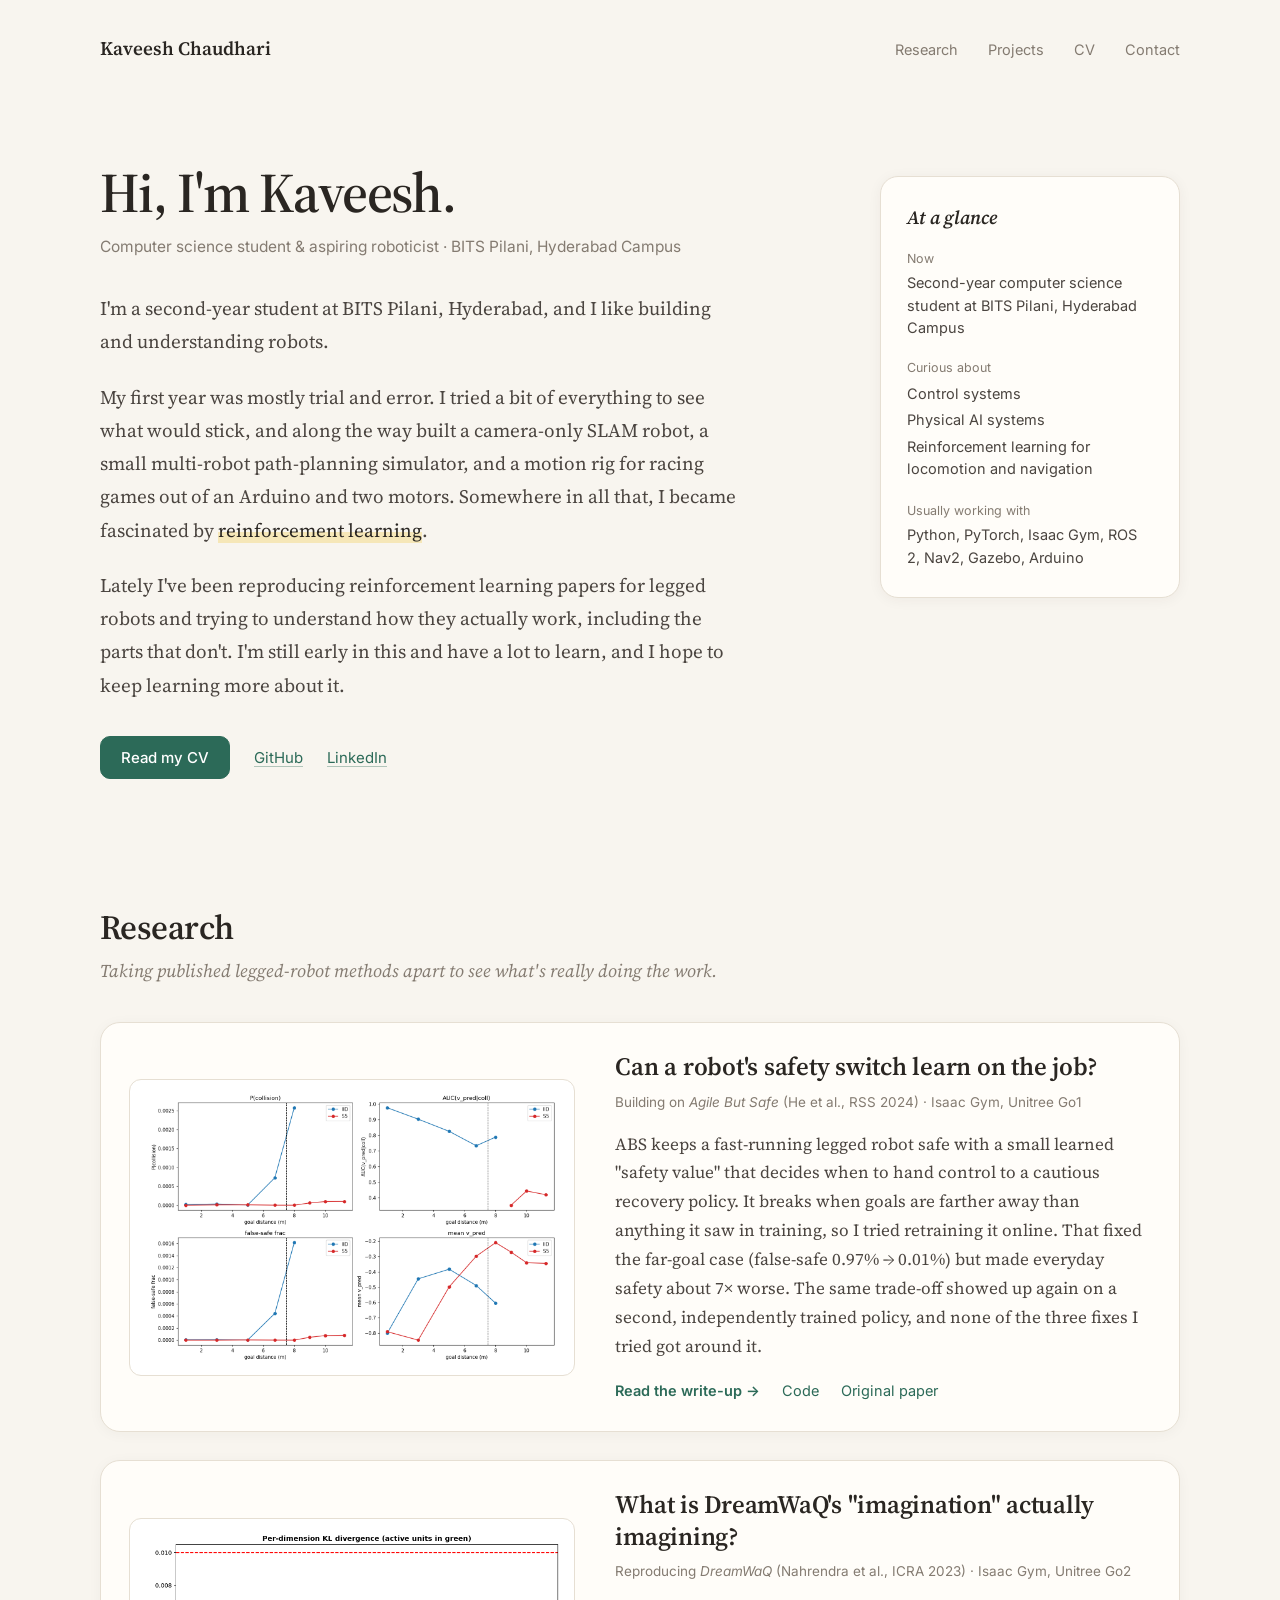
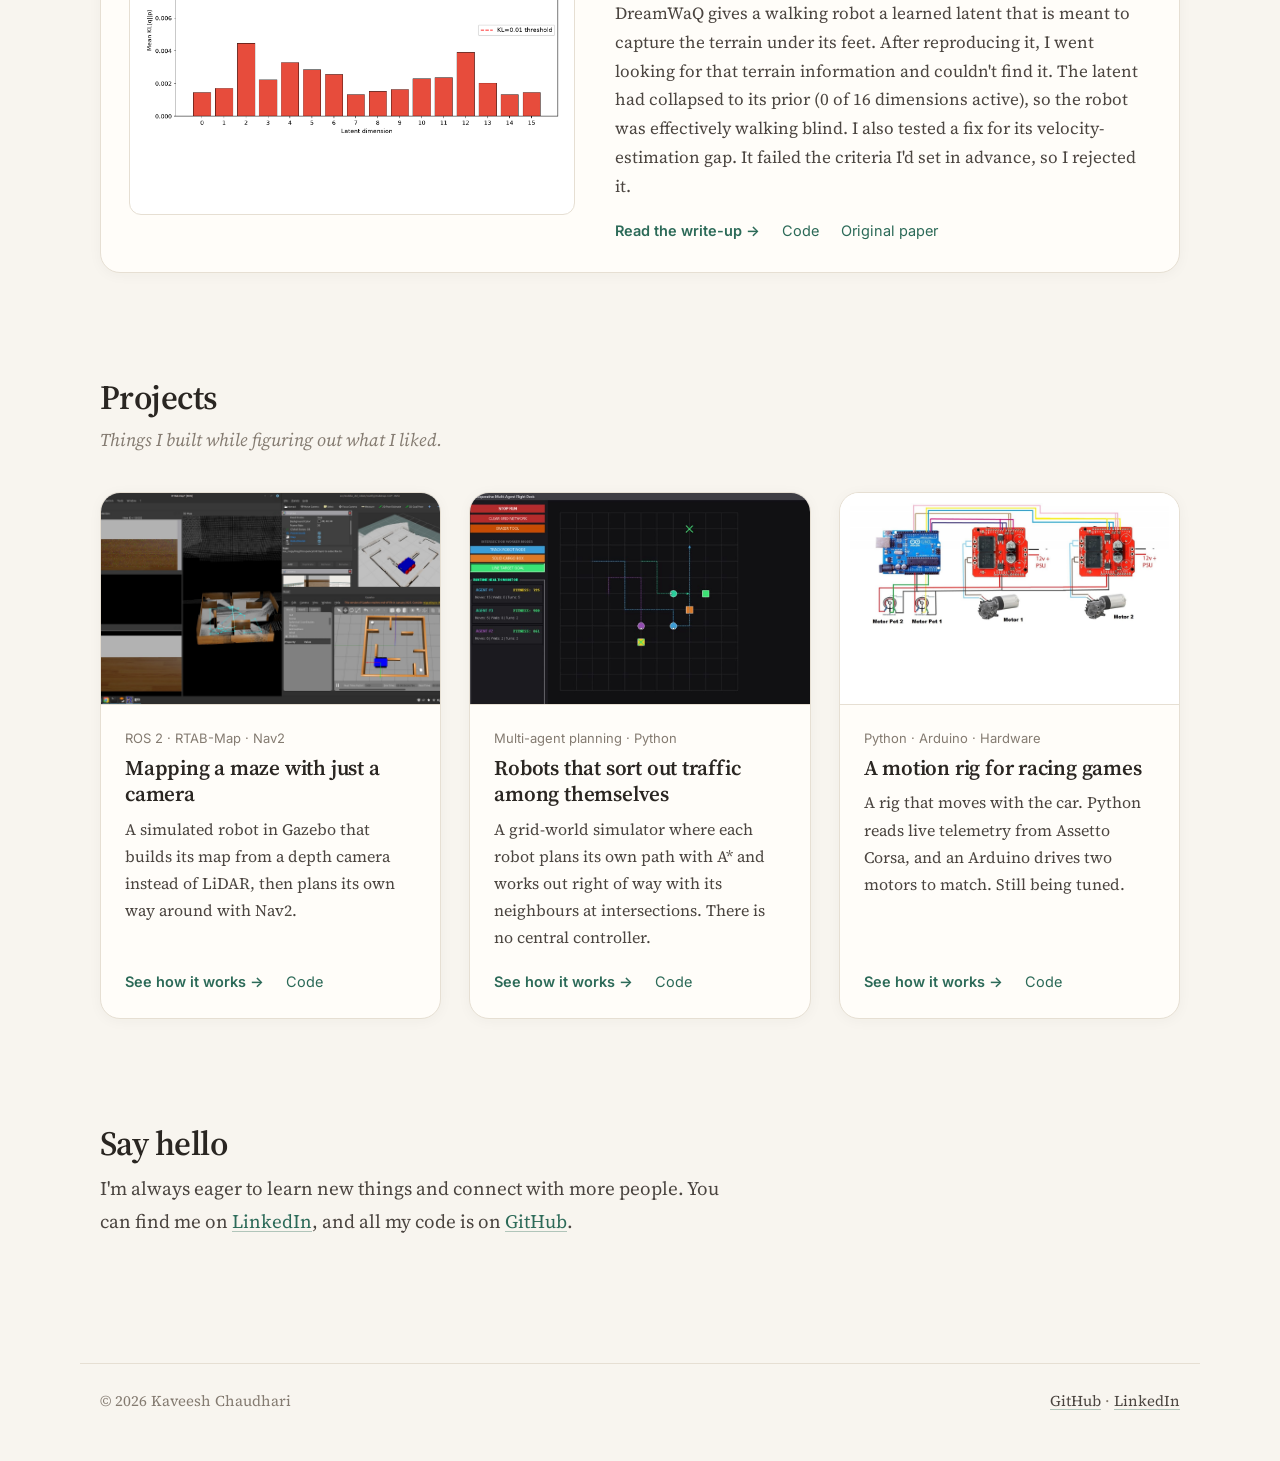
==== commit 858fa7f9: "Update intro: computer science student, spell out reinforcement learning, new contact text" ====
--- a/index.html
+++ b/index.html
@@ -4,10 +4,10 @@
     <meta charset="UTF-8">
     <meta name="viewport" content="width=device-width, initial-scale=1.0">
     <title>Kaveesh Chaudhari</title>
-    <meta name="description" content="Kaveesh Chaudhari, a robotics student at BITS Pilani, Hyderabad, who reproduces and pokes at reinforcement-learning methods for legged robots.">
+    <meta name="description" content="Kaveesh Chaudhari, a computer science student at BITS Pilani, Hyderabad, who is fascinated by reinforcement learning for legged robots.">
     <meta name="author" content="Kaveesh Chaudhari">
     <meta property="og:title" content="Kaveesh Chaudhari">
-    <meta property="og:description" content="Robotics student at BITS Pilani, Hyderabad, working on robot learning for legged robots.">
+    <meta property="og:description" content="Computer science student at BITS Pilani, Hyderabad, learning about reinforcement learning for legged robots.">
     <meta property="og:type" content="website">
     <link rel="icon" href="data:image/svg+xml,%3Csvg xmlns='http://www.w3.org/2000/svg' viewBox='0 0 64 64'%3E%3Crect width='64' height='64' rx='14' fill='%232c6a58'/%3E%3Ctext x='32' y='42' font-family='Georgia,serif' font-size='28' font-weight='600' fill='white' text-anchor='middle'%3EK%3C/text%3E%3C/svg%3E">
     <link rel="preconnect" href="https://fonts.googleapis.com">
@@ -39,7 +39,7 @@
                     -->
                     <div>
                         <h1 id="hello">Hi, I'm Kaveesh.</h1>
-                        <p class="role">Robotics student · BITS Pilani, Hyderabad Campus</p>
+                        <p class="role">Computer science student &amp; aspiring roboticist · BITS Pilani, Hyderabad Campus</p>
                     </div>
                 </div>
 
@@ -53,7 +53,7 @@
                     fascinated by <span class="hl">reinforcement learning</span>.
                 </p>
                 <p>
-                    Lately I've been reproducing RL papers for legged robots and trying to understand how they actually
+                    Lately I've been reproducing reinforcement learning papers for legged robots and trying to understand how they actually
                     work, including the parts that don't. I'm still early in this and have a lot to learn, and I hope to
                     keep learning more about it.
                 </p>
@@ -69,14 +69,14 @@
                 <h2>At a glance</h2>
                 <dl>
                     <dt>Now</dt>
-                    <dd>Second-year student at BITS Pilani, Hyderabad Campus</dd>
+                    <dd>Second-year computer science student at BITS Pilani, Hyderabad Campus</dd>
 
                     <dt>Curious about</dt>
                     <dd>
                         <ul>
                             <li>Control systems</li>
                             <li>Physical AI systems</li>
-                            <li>RL for locomotion and navigation</li>
+                            <li>Reinforcement learning for locomotion and navigation</li>
                         </ul>
                     </dd>
 
@@ -211,7 +211,7 @@
             <div class="contact-block">
                 <h2 class="section-title" id="contact-title">Say hello</h2>
                 <p class="contact-text">
-                    I'm always happy to talk about legged robots, reinforcement learning, or why an experiment didn't work.
+                    I'm always eager to learn new things and connect with more people.
                     You can find me on <a href="https://www.linkedin.com/in/kaveesh-chaudhari-2136822a4/" target="_blank" rel="noopener">LinkedIn</a>,
                     and all my code is on <a href="https://github.com/1sznkaveesh" target="_blank" rel="noopener">GitHub</a>.
                     <!-- TODO: add your email, e.g.  Or just email me at <a href="mailto:you@example.com">you@example.com</a>. -->
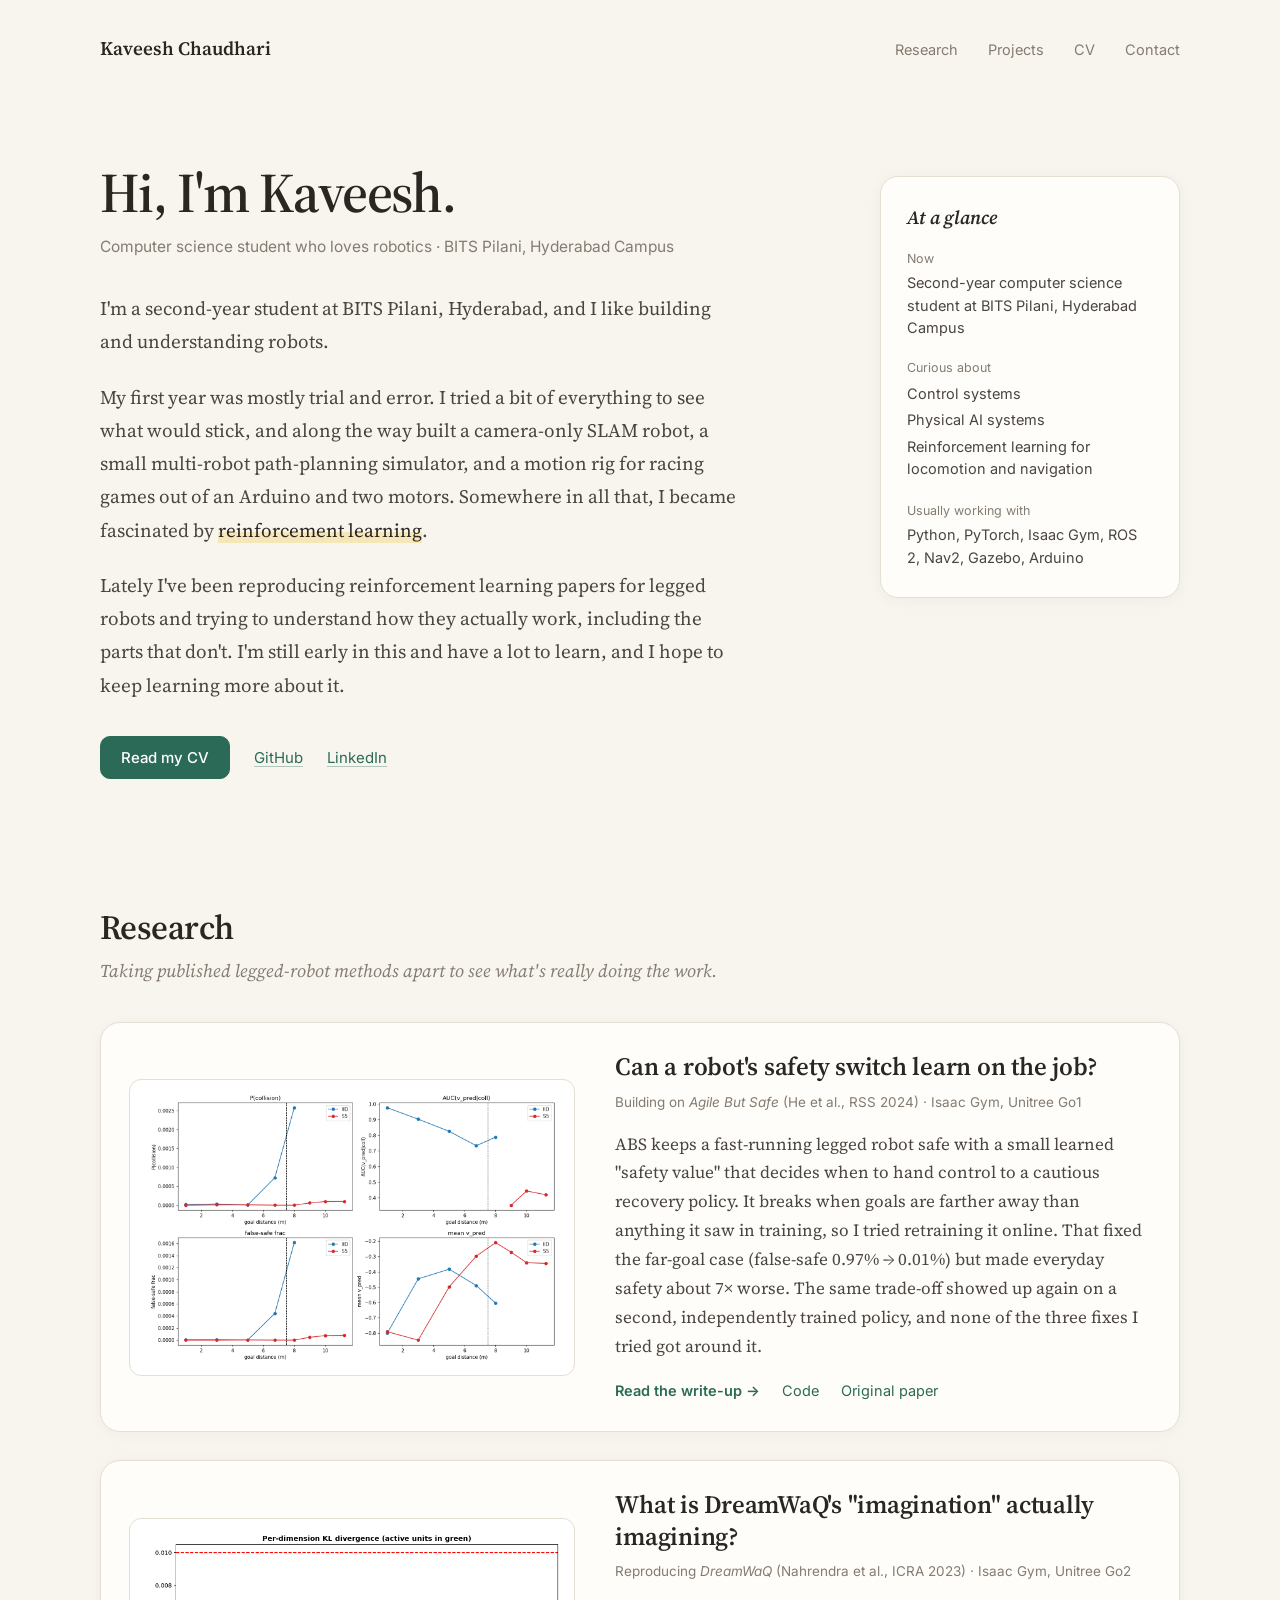
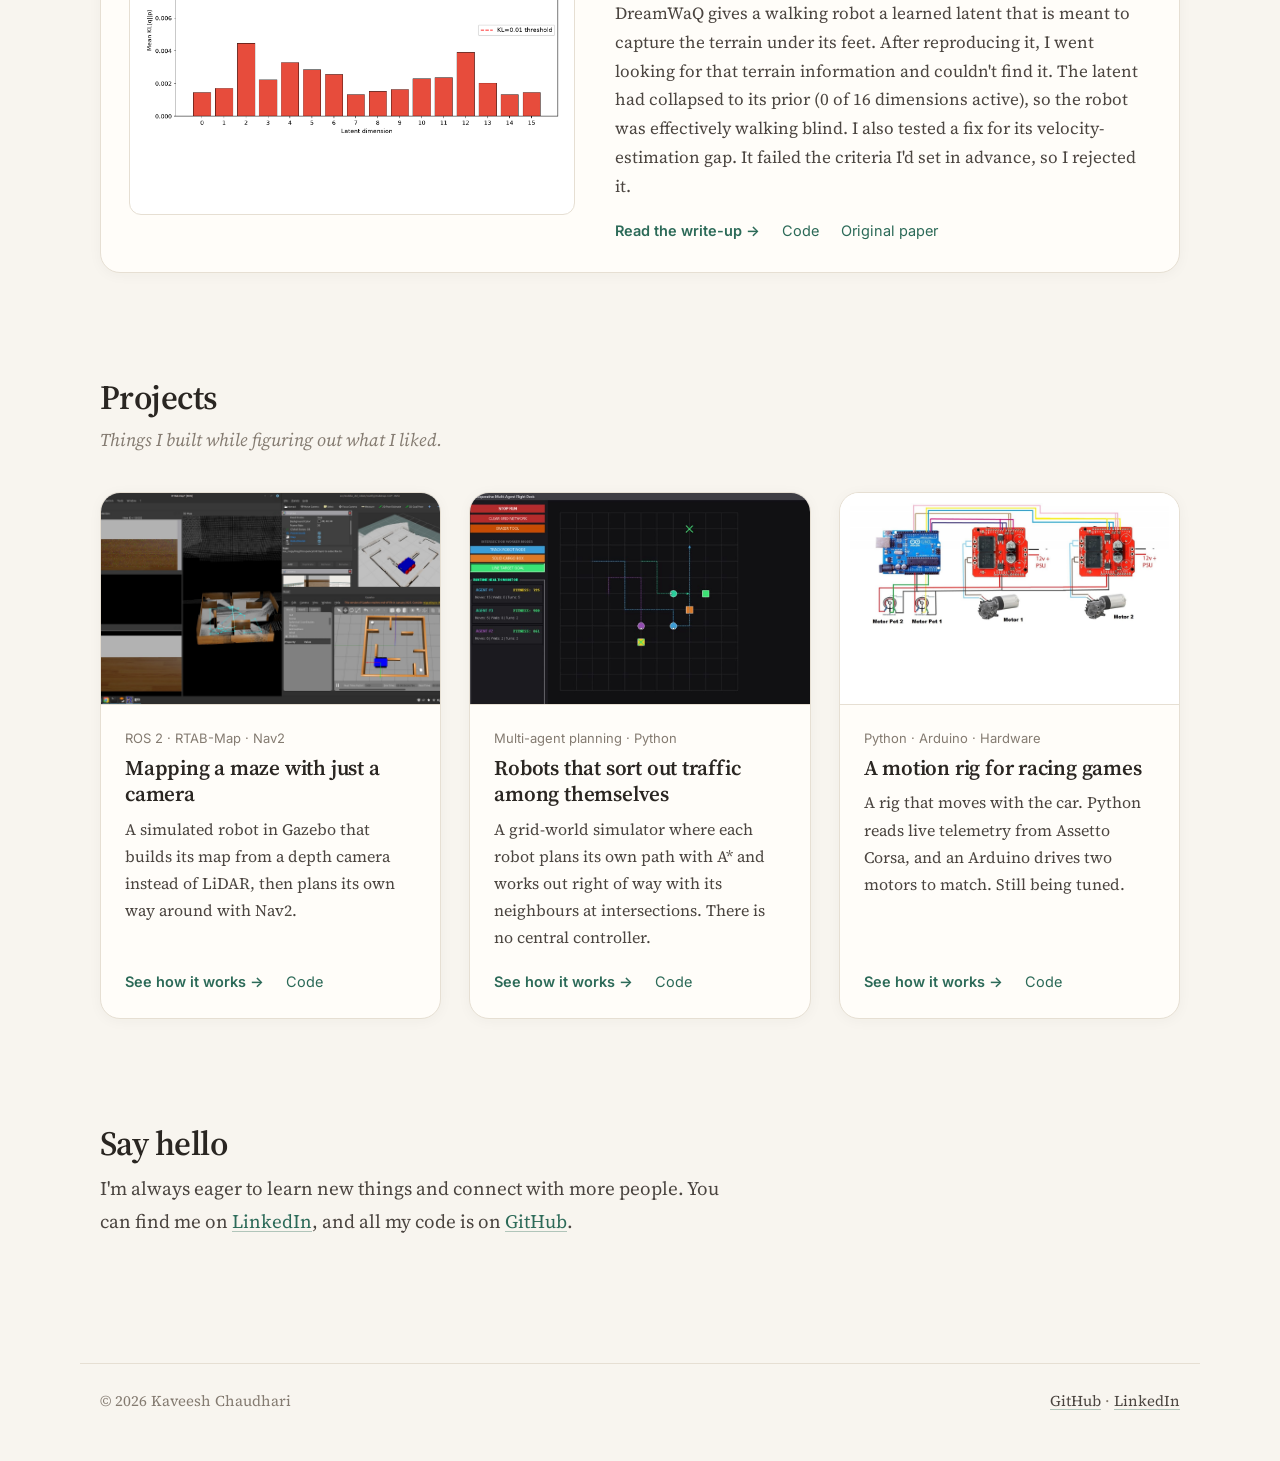
==== commit afc581f3: "Reword tagline" ====
--- a/index.html
+++ b/index.html
@@ -39,7 +39,7 @@
                     -->
                     <div>
                         <h1 id="hello">Hi, I'm Kaveesh.</h1>
-                        <p class="role">Computer science student &amp; aspiring roboticist · BITS Pilani, Hyderabad Campus</p>
+                        <p class="role">Computer science student who loves robotics · BITS Pilani, Hyderabad Campus</p>
                     </div>
                 </div>
 
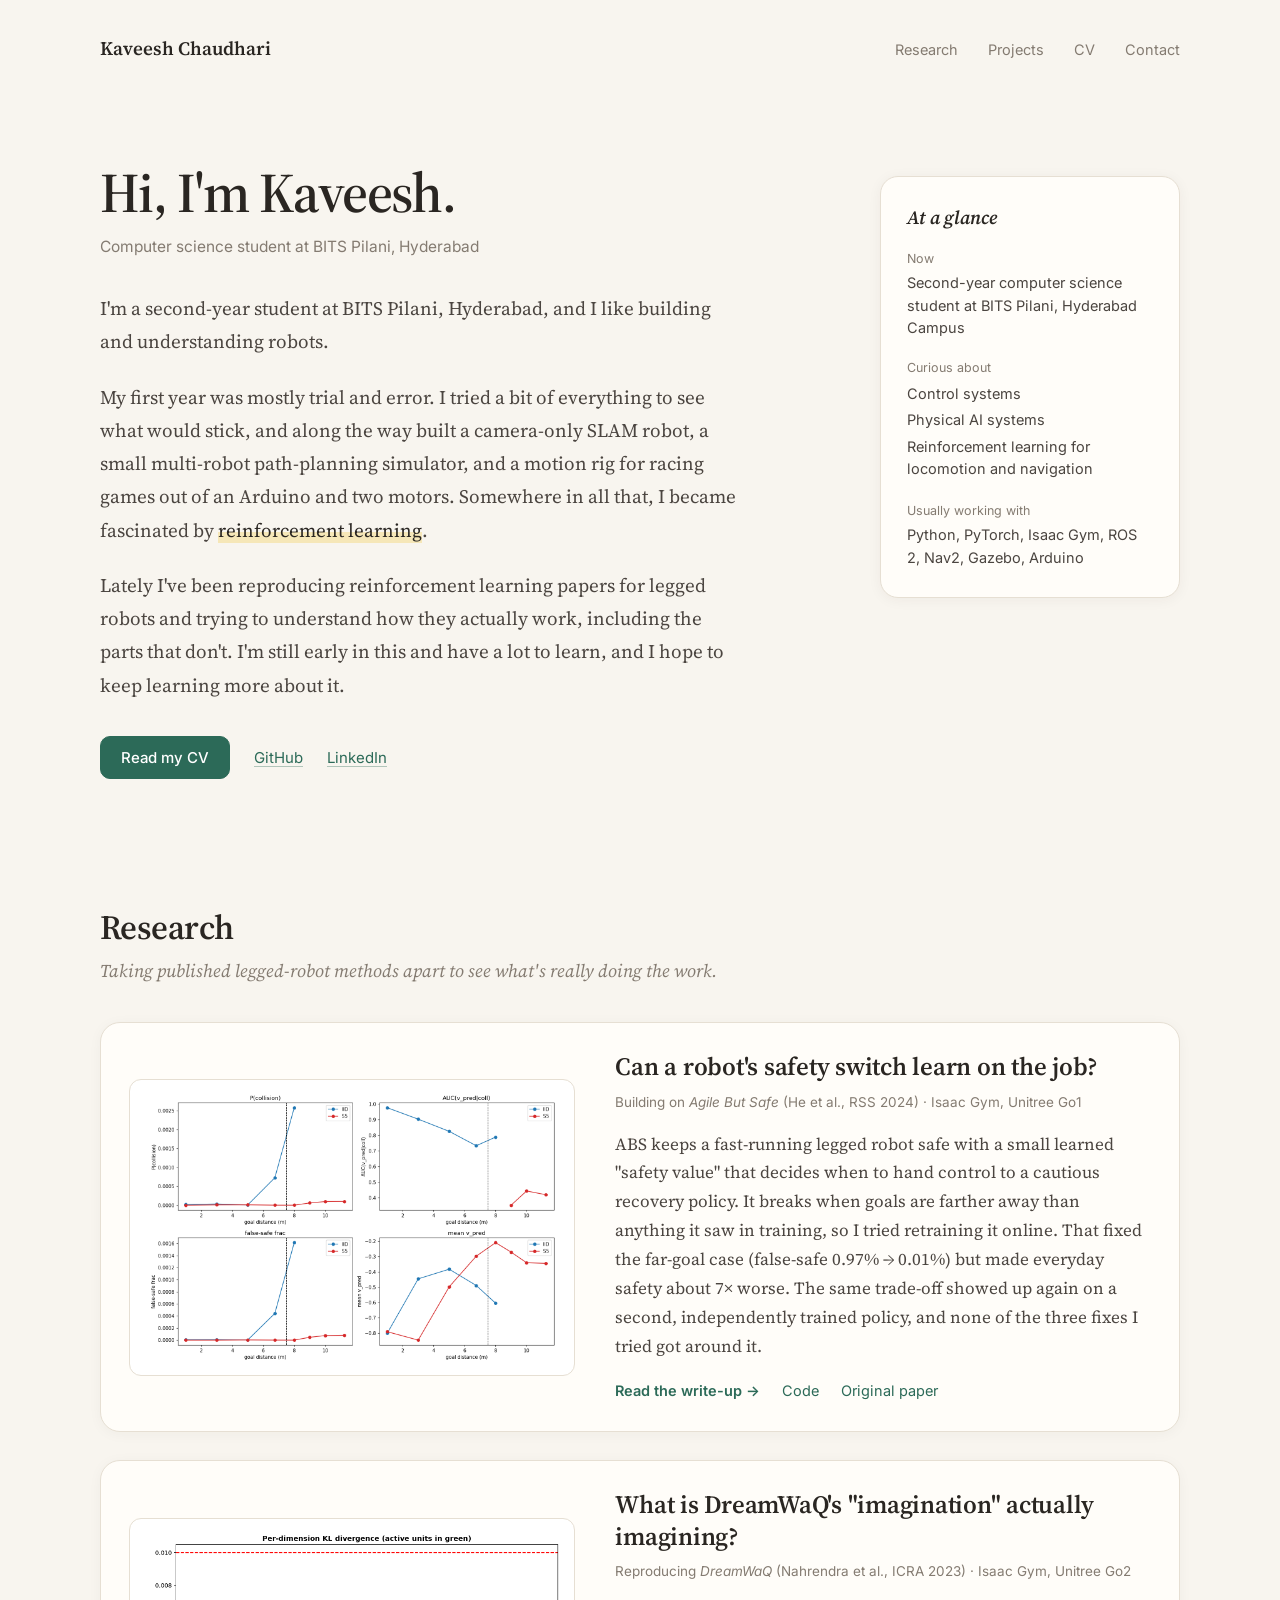
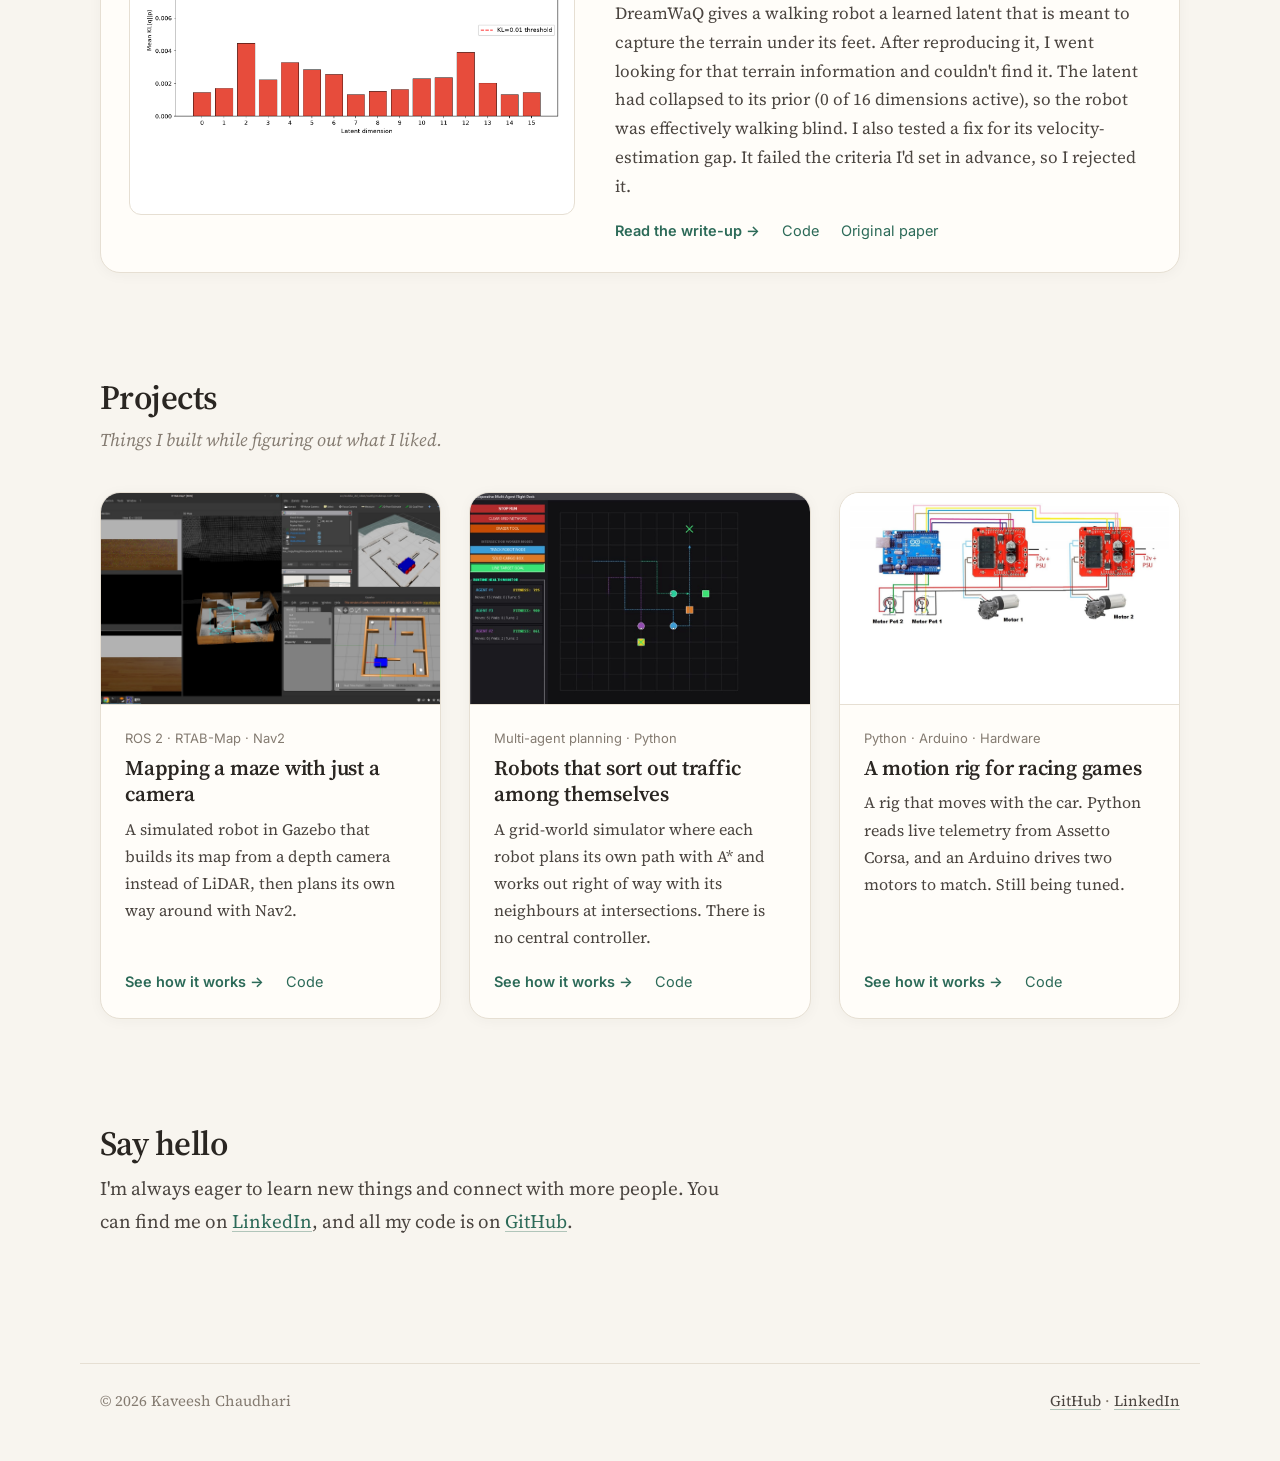
==== commit 653df2aa: "Simplify tagline" ====
--- a/index.html
+++ b/index.html
@@ -39,7 +39,7 @@
                     -->
                     <div>
                         <h1 id="hello">Hi, I'm Kaveesh.</h1>
-                        <p class="role">Computer science student who loves robotics · BITS Pilani, Hyderabad Campus</p>
+                        <p class="role">Computer science student at BITS Pilani, Hyderabad</p>
                     </div>
                 </div>
 
